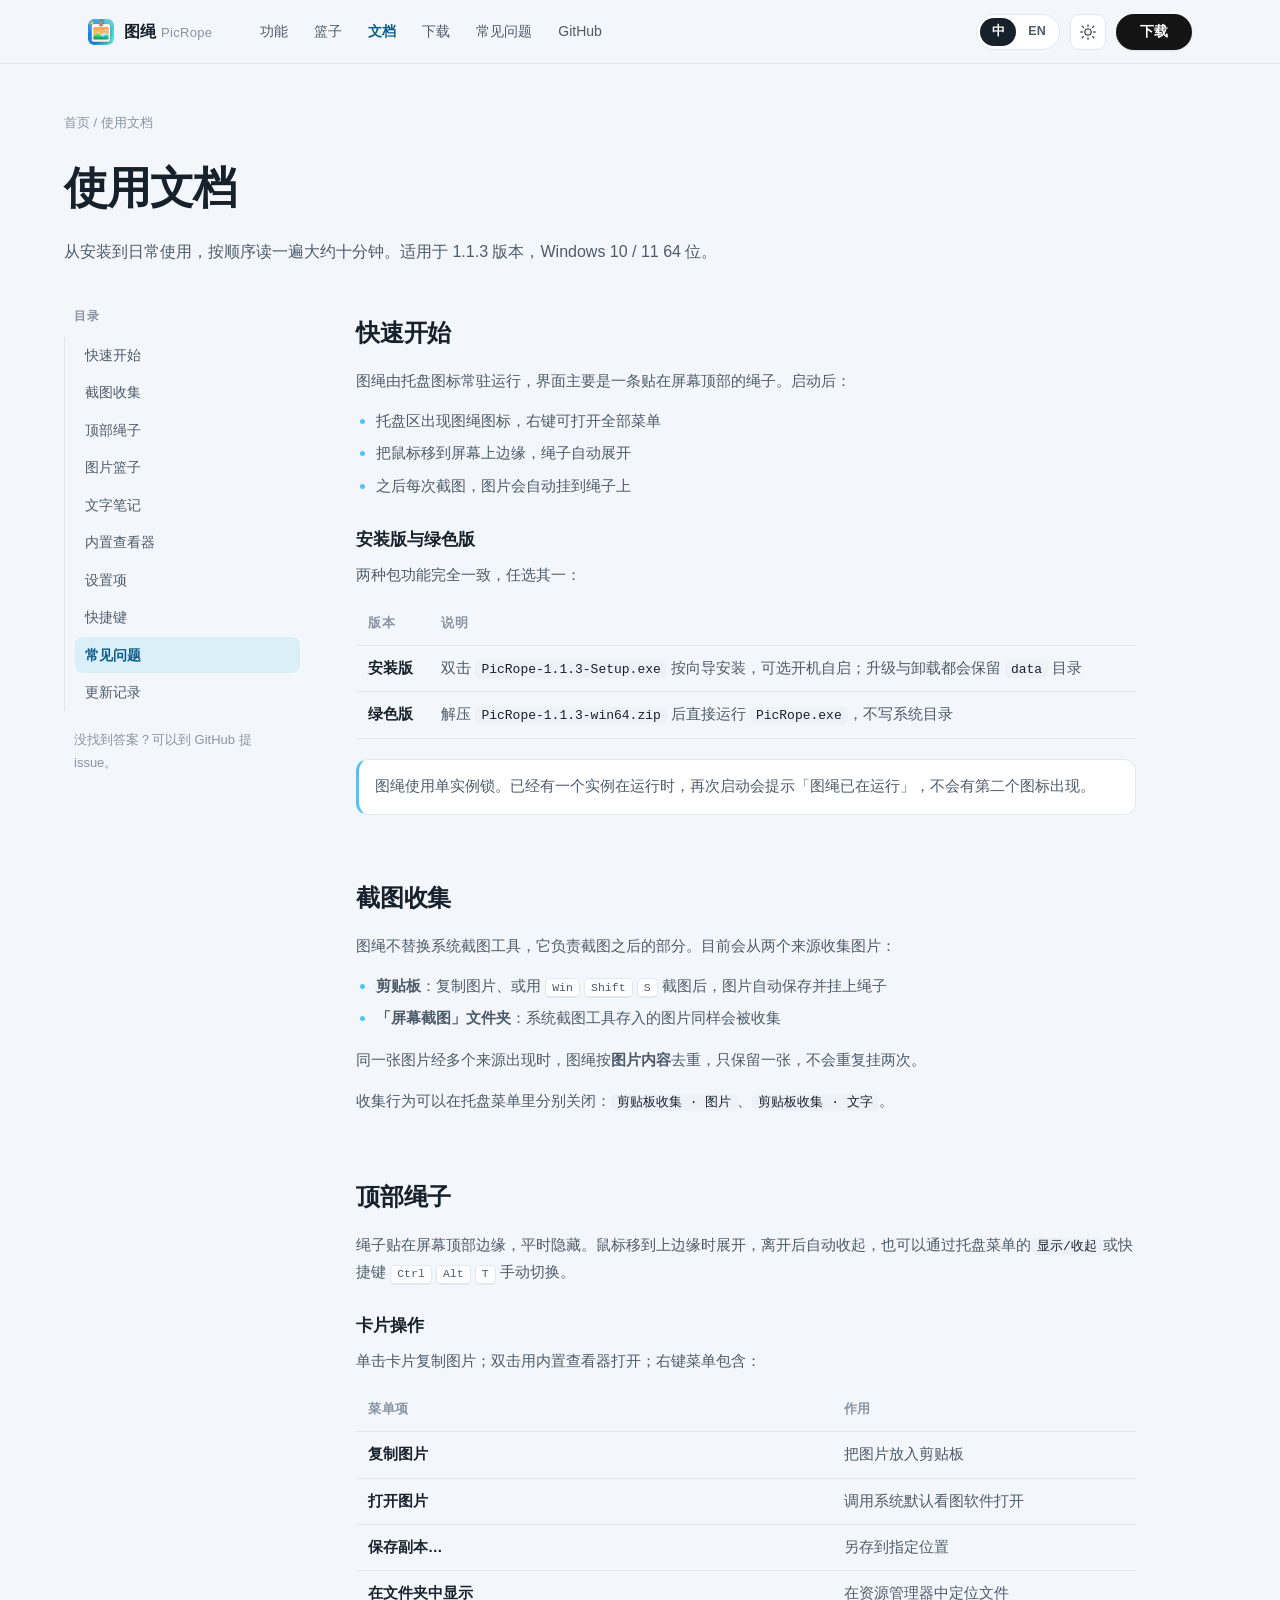
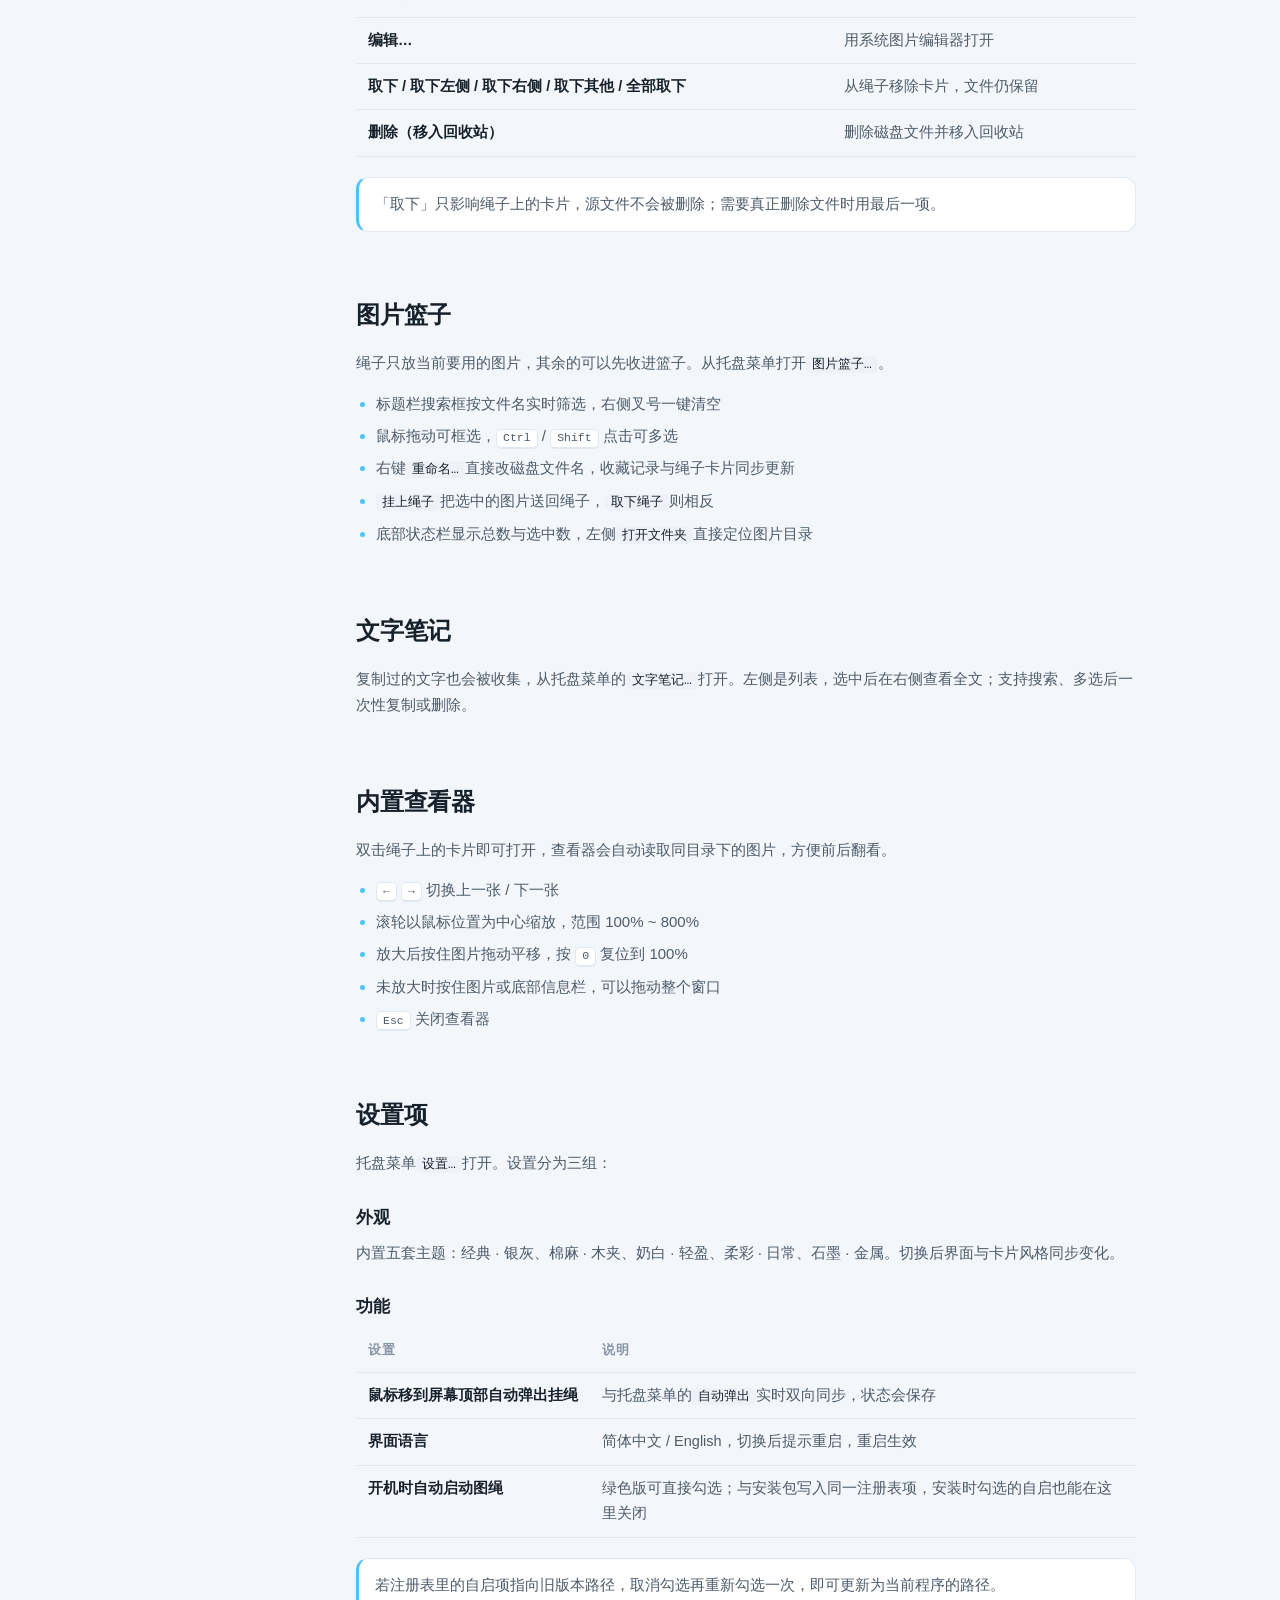
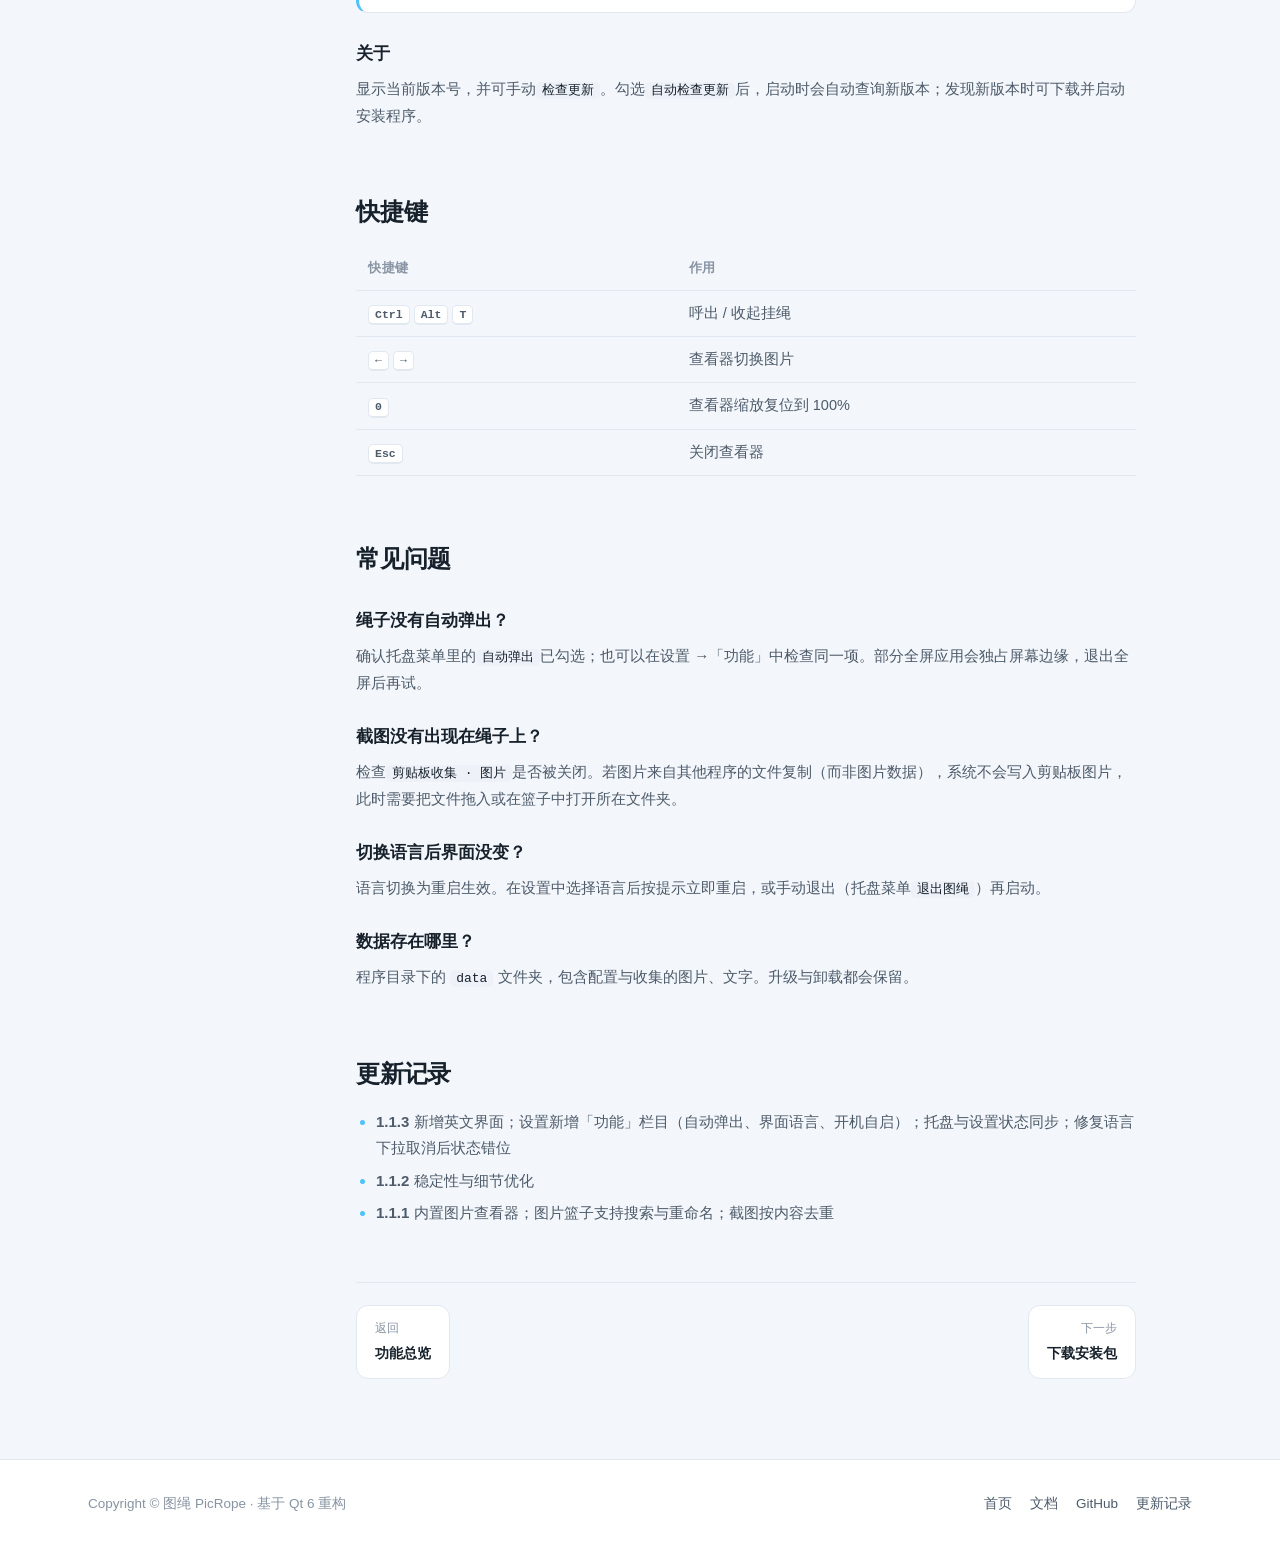
==== docs/guide.html @ eb3ba9af "更新了项目网站" ====
<!DOCTYPE html>
<html lang="zh-CN" dir="ltr">
<head>
<meta charset="utf-8">
<meta name="viewport" content="width=device-width,initial-scale=1">
<title>使用文档 · 图绳 PicRope</title>
<meta name="description" content="图绳 PicRope 使用文档：安装与启动、截图收集、顶部绳子、图片篮子、文字笔记、内置查看器、设置项与快捷键。">
<meta name="theme-color" content="#f3f6fa">
<link rel="icon" href="./app.ico" type="image/x-icon">
<link rel="apple-touch-icon" href="./app.ico">
<link rel="stylesheet" href="style.css">
</head>
<body>

<!-- ================= 导航 ================= -->
<header class="nav">
  <div class="container">
    <a class="brand" href="index.html">
      <img src="./app.ico" alt="图绳 PicRope 图标" width="26" height="26">
      <span>图绳 <small>PicRope</small></span>
    </a>
    <nav class="nav-links">
      <a href="index.html#features">功能</a>
      <a href="index.html#basket">篮子</a>
      <a href="guide.html" class="active">文档</a>
      <a href="index.html#download">下载</a>
      <a href="index.html#faq">常见问题</a>
      <a href="https://github.com/2058763315/qt_PicRope" target="_blank" rel="noreferrer">GitHub</a>
    </nav>
    <div class="nav-right">
      <div class="lang-switch" role="group" aria-label="界面语言">
        <button type="button" data-lang="zh" class="active" aria-pressed="true">中</button>
        <button type="button" data-lang="en" aria-pressed="false">EN</button>
      </div>
      <button class="icon-btn" id="themeBtn" type="button" aria-label="切换外观">
        <svg id="themeIcon" viewBox="0 0 24 24" fill="none" stroke="currentColor" stroke-width="1.8" stroke-linecap="round">
          <circle cx="12" cy="12" r="4.2"/><path d="M12 2.4v2.2M12 19.4v2.2M4.3 4.3l1.6 1.6M18.1 18.1l1.6 1.6M2.4 12h2.2M19.4 12h2.2M4.3 19.7l1.6-1.6M18.1 5.9l1.6-1.6"/>
        </svg>
      </button>
      <a class="btn btn-sm" href="index.html#download">下载</a>
    </div>
  </div>
</header>

<main>
  <div class="container doc-hero">
    <div class="crumb"><a href="index.html">首页</a> / 使用文档</div>
    <h1>使用文档</h1>
    <p>从安装到日常使用，按顺序读一遍大约十分钟。适用于 1.1.3 版本，Windows 10 / 11 64 位。</p>
  </div>

  <div class="container doc-shell">
    <!-- 侧栏 -->
    <aside class="doc-side">
      <p class="side-title" data-i18n="toc">目录</p>
      <nav>
        <a href="#start" class="active">快速开始</a>
        <a href="#collect">截图收集</a>
        <a href="#rope">顶部绳子</a>
        <a href="#basket">图片篮子</a>
        <a href="#notes">文字笔记</a>
        <a href="#viewer">内置查看器</a>
        <a href="#settings">设置项</a>
        <a href="#shortcuts">快捷键</a>
        <a href="#trouble">常见问题</a>
        <a href="#changelog">更新记录</a>
      </nav>
      <p class="side-foot">没找到答案？可以到 GitHub 提 issue。</p>
    </aside>

    <!-- 正文 -->
    <article class="doc">

      <h2 id="start">快速开始</h2>
      <p>图绳由托盘图标常驻运行，界面主要是一条贴在屏幕顶部的绳子。启动后：</p>
      <ul>
        <li>托盘区出现图绳图标，右键可打开全部菜单</li>
        <li>把鼠标移到屏幕上边缘，绳子自动展开</li>
        <li>之后每次截图，图片会自动挂到绳子上</li>
      </ul>

      <h3>安装版与绿色版</h3>
      <p>两种包功能完全一致，任选其一：</p>
      <table>
        <thead><tr><th>版本</th><th>说明</th></tr></thead>
        <tbody>
          <tr><td>安装版</td><td>双击 <code>PicRope-1.1.3-Setup.exe</code> 按向导安装，可选开机自启；升级与卸载都会保留 <code>data</code> <span data-i18n="folder">目录</span></td></tr>
          <tr><td>绿色版</td><td>解压 <code>PicRope-1.1.3-win64.zip</code> 后直接运行 <code>PicRope.exe</code>，不写系统目录</td></tr>
        </tbody>
      </table>

      <div class="callout">
        图绳使用单实例锁。已经有一个实例在运行时，再次启动会提示「图绳已在运行」，不会有第二个图标出现。
      </div>

      <h2 id="collect">截图收集</h2>
      <p>图绳不替换系统截图工具，它负责截图之后的部分。目前会从两个来源收集图片：</p>
      <ul>
        <li><strong>剪贴板</strong>：复制图片、或用 <span class="kbd">Win</span> <span class="kbd">Shift</span> <span class="kbd">S</span> 截图后，图片自动保存并挂上绳子</li>
        <li><strong>「屏幕截图」文件夹</strong>：系统截图工具存入的图片同样会被收集</li>
      </ul>
      <p>同一张图片经多个来源出现时，图绳按<strong>图片内容</strong>去重，只保留一张，不会重复挂两次。</p>
      <p>收集行为可以在托盘菜单里分别关闭：<code>剪贴板收集 · 图片</code>、<code>剪贴板收集 · 文字</code>。</p>

      <h2 id="rope">顶部绳子</h2>
      <p>绳子贴在屏幕顶部边缘，平时隐藏。鼠标移到上边缘时展开，离开后自动收起，也可以通过托盘菜单的<code>显示/收起</code>或快捷键 <span class="kbd">Ctrl</span> <span class="kbd">Alt</span> <span class="kbd">T</span> 手动切换。</p>

      <h3>卡片操作</h3>
      <p>单击卡片复制图片；双击用内置查看器打开；右键菜单包含：</p>
      <table>
        <thead><tr><th>菜单项</th><th>作用</th></tr></thead>
        <tbody>
          <tr><td>复制图片</td><td>把图片放入剪贴板</td></tr>
          <tr><td>打开图片</td><td>调用系统默认看图软件打开</td></tr>
          <tr><td>保存副本…</td><td>另存到指定位置</td></tr>
          <tr><td>在文件夹中显示</td><td>在资源管理器中定位文件</td></tr>
          <tr><td>编辑…</td><td>用系统图片编辑器打开</td></tr>
          <tr><td>取下 / 取下左侧 / 取下右侧 / 取下其他 / 全部取下</td><td>从绳子移除卡片，文件仍保留</td></tr>
          <tr><td>删除（移入回收站）</td><td>删除磁盘文件并移入回收站</td></tr>
        </tbody>
      </table>
      <div class="callout">「取下」只影响绳子上的卡片，源文件不会被删除；需要真正删除文件时用最后一项。</div>

      <h2 id="basket">图片篮子</h2>
      <p>绳子只放当前要用的图片，其余的可以先收进篮子。从托盘菜单打开<code>图片篮子…</code>。</p>
      <ul>
        <li>标题栏搜索框按文件名实时筛选，右侧叉号一键清空</li>
        <li>鼠标拖动可框选，<span class="kbd">Ctrl</span> / <span class="kbd">Shift</span> 点击可多选</li>
        <li>右键<code>重命名…</code>直接改磁盘文件名，收藏记录与绳子卡片同步更新</li>
        <li><code>挂上绳子</code>把选中的图片送回绳子，<code>取下绳子</code>则相反</li>
        <li>底部状态栏显示总数与选中数，左侧<code>打开文件夹</code>直接定位图片目录</li>
      </ul>

      <h2 id="notes">文字笔记</h2>
      <p>复制过的文字也会被收集，从托盘菜单的<code>文字笔记…</code>打开。左侧是列表，选中后在右侧查看全文；支持搜索、多选后一次性复制或删除。</p>

      <h2 id="viewer">内置查看器</h2>
      <p>双击绳子上的卡片即可打开，查看器会自动读取同目录下的图片，方便前后翻看。</p>
      <ul>
        <li><span class="kbd">←</span> <span class="kbd">→</span> 切换上一张 / 下一张</li>
        <li>滚轮以鼠标位置为中心缩放，范围 100% ~ 800%</li>
        <li>放大后按住图片拖动平移，按 <span class="kbd">0</span> 复位到 100%</li>
        <li>未放大时按住图片或底部信息栏，可以拖动整个窗口</li>
        <li><span class="kbd">Esc</span> 关闭查看器</li>
      </ul>

      <h2 id="settings">设置项</h2>
      <p>托盘菜单<code>设置…</code>打开。设置分为三组：</p>

      <h3>外观</h3>
      <p>内置五套主题：经典 · 银灰、棉麻 · 木夹、奶白 · 轻盈、柔彩 · 日常、石墨 · 金属。切换后界面与卡片风格同步变化。</p>

      <h3>功能</h3>
      <table>
        <thead><tr><th>设置</th><th>说明</th></tr></thead>
        <tbody>
          <tr><td>鼠标移到屏幕顶部自动弹出挂绳</td><td>与托盘菜单的<code>自动弹出</code>实时双向同步，状态会保存</td></tr>
          <tr><td>界面语言</td><td>简体中文 / English，切换后提示重启，重启生效</td></tr>
          <tr><td>开机时自动启动图绳</td><td>绿色版可直接勾选；与安装包写入同一注册表项，安装时勾选的自启也能在这里关闭</td></tr>
        </tbody>
      </table>
      <div class="callout">若注册表里的自启项指向旧版本路径，取消勾选再重新勾选一次，即可更新为当前程序的路径。</div>

      <h3>关于</h3>
      <p>显示当前版本号，并可手动<code>检查更新</code>。勾选<code>自动检查更新</code>后，启动时会自动查询新版本；发现新版本时可下载并启动安装程序。</p>

      <h2 id="shortcuts">快捷键</h2>
      <table>
        <thead><tr><th>快捷键</th><th>作用</th></tr></thead>
        <tbody>
          <tr><td><span class="kbd">Ctrl</span> <span class="kbd">Alt</span> <span class="kbd">T</span></td><td>呼出 / 收起挂绳</td></tr>
          <tr><td><span class="kbd">←</span> <span class="kbd">→</span></td><td>查看器切换图片</td></tr>
          <tr><td><span class="kbd">0</span></td><td>查看器缩放复位到 100%</td></tr>
          <tr><td><span class="kbd">Esc</span></td><td>关闭查看器</td></tr>
        </tbody>
      </table>

      <h2 id="trouble">常见问题</h2>
      <h3>绳子没有自动弹出？</h3>
      <p>确认托盘菜单里的<code>自动弹出</code>已勾选；也可以在设置 →「功能」中检查同一项。部分全屏应用会独占屏幕边缘，退出全屏后再试。</p>
      <h3>截图没有出现在绳子上？</h3>
      <p>检查<code>剪贴板收集 · 图片</code>是否被关闭。若图片来自其他程序的文件复制（而非图片数据），系统不会写入剪贴板图片，此时需要把文件拖入或在篮子中打开所在文件夹。</p>
      <h3>切换语言后界面没变？</h3>
      <p>语言切换为重启生效。在设置中选择语言后按提示立即重启，或手动退出（托盘菜单<code>退出图绳</code>）再启动。</p>
      <h3>数据存在哪里？</h3>
      <p>程序目录下的 <code>data</code> 文件夹，包含配置与收集的图片、文字。升级与卸载都会保留。</p>

      <h2 id="changelog">更新记录</h2>
      <ul>
        <li><strong>1.1.3</strong> 新增英文界面；设置新增「功能」栏目（自动弹出、界面语言、开机自启）；托盘与设置状态同步；修复语言下拉取消后状态错位</li>
        <li><strong>1.1.2</strong> 稳定性与细节优化</li>
        <li><strong>1.1.1</strong> 内置图片查看器；图片篮子支持搜索与重命名；截图按内容去重</li>
      </ul>

      <div class="doc-pager">
        <a href="index.html" class="prev"><span>返回</span>功能总览</a>
        <a href="index.html#download" class="next"><span>下一步</span>下载安装包</a>
      </div>
    </article>
  </div>
</main>

<!-- ================= 页脚 ================= -->
<footer>
  <div class="container">
    <div class="left">Copyright © 图绳 PicRope · 基于 Qt 6 重构</div>
    <div class="links">
      <a href="index.html">首页</a>
      <a href="guide.html">文档</a>
      <a href="https://github.com/2058763315/qt_PicRope" target="_blank" rel="noreferrer">GitHub</a>
      <a href="index.html#download">更新记录</a>
    </div>
  </div>
</footer>

<script src="site.js"></script>
<script src="i18n.js"></script>
</body>
</html>
---- docs/style.css ----
/* =====================================================================
   图绳 PicRope 官网样式
   配色取自软件图标（天蓝 + 暖沙），排版参考 folia 站点
   ===================================================================== */

/* ============ 设计变量 ============ */
:root{
  --c-bg:#f3f6fa;
  --c-bg-alt:#dde5ee;
  --c-surface:#ffffff;
  --c-border:#e1e8f0;
  --c-text-1:#17212b;
  --c-text-2:#4d5b6a;
  --c-text-3:#8894a3;
  --c-brand-1:#0e6fa6;
  --c-brand-2:#0b5c8a;
  --c-brand-3:#4fc3f7;
  --c-brand-soft:rgba(79,195,247,.14);
  --c-accent:#e0913a;
  --c-code-bg:#eef2f8;
  --c-btn-bg:#141414;
  --c-btn-bg-hover:#000000;
  --c-btn-fg:#ffffff;
  --shadow-1:0 1px 2px rgba(0,0,0,.04),0 1px 2px rgba(0,0,0,.06);
  --shadow-2:0 12px 32px -12px rgba(16,24,40,.18);
  --radius:14px;
  --nav-h:64px;
  --font:"Avenir Next","Segoe UI","PingFang SC","Hiragino Sans GB","Microsoft YaHei",sans-serif;
  --font-mono:"SFMono-Regular",Consolas,"Liberation Mono",Menlo,monospace;
}
html.dark{
  --c-bg:#07090b;
  --c-bg-alt:#0e1114;
  --c-surface:#10151a;
  --c-border:#232c35;
  --c-text-1:#f2f6fa;
  --c-text-2:#aebbc8;
  --c-text-3:#76838f;
  --c-brand-1:#ffffff;
  --c-brand-2:#e3eaf1;
  --c-brand-3:#4fc3f7;
  --c-brand-soft:rgba(79,195,247,.16);
  --c-accent:#e0a45c;
  --c-code-bg:#151b21;
  --c-btn-bg:#f5f7fb;
  --c-btn-bg-hover:#ffffff;
  --c-btn-fg:#0b0b0d;
  --shadow-1:0 1px 2px rgba(0,0,0,.4);
  --shadow-2:0 16px 40px -16px rgba(0,0,0,.8);
}

/* ============ 基础 ============ */
*,*::before,*::after{box-sizing:border-box}
html{scroll-behavior:smooth}
body{
  margin:0;background:var(--c-bg);color:var(--c-text-1);font-family:var(--font);
  font-size:16px;line-height:1.75;-webkit-font-smoothing:antialiased;
  transition:background-color .25s ease,color .25s ease;
}
a{color:inherit;text-decoration:none}
img{max-width:100%}
.container{width:100%;max-width:1152px;margin:0 auto;padding:0 24px}

/* ============ 顶部导航 ============ */
.nav{
  position:sticky;top:0;z-index:50;height:var(--nav-h);
  background:color-mix(in srgb,var(--c-bg) 88%,transparent);
  backdrop-filter:saturate(180%) blur(12px);
  border-bottom:1px solid var(--c-border);
}
.nav .container{height:100%;display:flex;align-items:center;gap:8px}
.brand{display:flex;align-items:center;gap:10px;font-weight:600;font-size:16px;letter-spacing:.2px;flex:0 0 auto}
.brand svg,.brand img{width:26px;height:26px;flex:0 0 auto;display:block;border-radius:6px}
.brand small{color:var(--c-text-3);font-weight:500;font-size:13px;letter-spacing:.3px}
.nav-links{display:flex;align-items:center;gap:2px;margin-left:28px}
.nav-links a{
  padding:6px 12px;border-radius:8px;font-size:14px;color:var(--c-text-2);
  transition:color .2s,background-color .2s;
}
.nav-links a:hover{color:var(--c-text-1);background:var(--c-brand-soft)}
.nav-links a.active{color:var(--c-brand-2);font-weight:600}
html.dark .nav-links a.active{color:var(--c-brand-3)}
.nav-right{margin-left:auto;display:flex;align-items:center;gap:10px}
.icon-btn{
  width:36px;height:36px;display:grid;place-items:center;border-radius:9px;
  border:1px solid var(--c-border);background:var(--c-surface);color:var(--c-text-2);
  cursor:pointer;transition:all .2s;
}
.icon-btn:hover{color:var(--c-brand-1);border-color:var(--c-brand-3);transform:translateY(-1px)}
.icon-btn svg{width:18px;height:18px}
.lang-switch{
  display:flex;align-items:center;gap:2px;height:36px;padding:3px;
  border-radius:999px;border:1px solid var(--c-border);background:var(--c-surface);
}
.lang-switch button{
  height:28px;min-width:36px;padding:0 10px;border:0;border-radius:999px;
  background:transparent;font:inherit;font-size:12.5px;font-weight:700;
  color:var(--c-text-2);cursor:pointer;transition:background .2s,color .2s;
}
.lang-switch button:hover{color:var(--c-text-1)}
.lang-switch button.active{background:var(--c-text-1);color:var(--c-surface)}
html[lang="en"] .latin,
html[lang="en"] .hero h1 .latin{display:none}
html[lang="en"] .brand small{display:none}

/* ============ 按钮：黑色胶囊 + 文字链接 ============ */
.btn{
  display:inline-flex;align-items:center;justify-content:center;gap:8px;
  height:48px;padding:0 30px;border:0;border-radius:999px;
  background:var(--c-btn-bg);color:var(--c-btn-fg);
  font-family:inherit;font-size:15.5px;font-weight:700;letter-spacing:.01em;
  cursor:pointer;white-space:nowrap;box-shadow:var(--shadow-1);
  transition:transform .18s ease,box-shadow .18s ease,background-color .18s;
}
.btn:hover{transform:translateY(-1px);background:var(--c-btn-bg-hover);box-shadow:0 12px 26px -12px rgba(0,0,0,.5)}
.btn:active{transform:translateY(0)}
.btn svg{width:16px;height:16px}
.btn-sm{height:36px;padding:0 24px;font-size:13.5px}
.btn-lg{height:52px;padding:0 34px;font-size:16px}

/* 白底胶囊：次级动作 */
.btn-light{
  background:var(--c-surface);color:var(--c-text-1);
  border:1px solid var(--c-border);box-shadow:var(--shadow-1);
}
.btn-light:hover{
  background:var(--c-surface);color:var(--c-brand-2);
  border-color:var(--c-brand-3);box-shadow:var(--shadow-2);
}
html.dark .btn-light:hover{color:var(--c-brand-3)}

/* 次级动作：纯文字，无边框 */
.link-btn{
  display:inline-flex;align-items:center;gap:6px;height:44px;padding:0 4px;
  font-size:15.5px;font-weight:700;color:var(--c-text-1);
  transition:opacity .2s;
}
.link-btn:hover{opacity:.55}

/* ============ 英雄区：大字排版 + 背景水印字 ============ */
.hero{position:relative;overflow:hidden;padding:88px 0 0;text-align:center}
.hero::before{
  content:"";position:absolute;inset:0;z-index:0;pointer-events:none;
  background-image:
    radial-gradient(circle at 22% 18%,var(--c-brand-soft),transparent 42%),
    radial-gradient(circle at 80% 8%,rgba(120,140,170,.10),transparent 46%),
    linear-gradient(var(--c-border) 1px,transparent 1px),
    linear-gradient(90deg,var(--c-border) 1px,transparent 1px);
  background-size:auto,auto,72px 72px,72px 72px;
  opacity:.55;
  mask-image:radial-gradient(ellipse at 50% 30%,#000 45%,transparent 78%);
}
.hero-watermark{
  position:absolute;z-index:0;top:34px;left:50%;transform:translateX(-50%);
  font-size:clamp(72px,15vw,220px);font-weight:800;letter-spacing:.12em;
  color:var(--c-text-3);opacity:.13;white-space:nowrap;pointer-events:none;
  user-select:none;line-height:1;
}
.hero-inner{position:relative;z-index:1}
.hero-eyebrow{
  display:inline-flex;align-items:center;gap:8px;height:30px;padding:0 12px;
  border-radius:999px;border:1px solid var(--c-border);background:var(--c-surface);
  font-size:13px;color:var(--c-text-2);box-shadow:var(--shadow-1);
}
.hero-eyebrow i{width:6px;height:6px;border-radius:50%;background:#22c55e;box-shadow:0 0 0 4px rgba(34,197,94,.16)}
.hero h1{
  margin:22px 0 0;font-size:clamp(56px,10vw,132px);line-height:.98;
  font-weight:800;letter-spacing:-.02em;
}
.hero h1 .latin{display:block;font-size:clamp(22px,3.4vw,40px);font-weight:700;letter-spacing:.16em;color:var(--c-text-2);margin-top:10px}
.hero .tagline{
  margin:18px 0 0;font-size:clamp(22px,3.2vw,38px);font-weight:600;
  color:var(--c-text-2);letter-spacing:-.01em;
}
.hero .lede{
  max-width:640px;margin:14px auto 0;color:var(--c-text-2);font-size:16px;
}
.hero-actions{display:flex;justify-content:center;gap:12px;margin-top:30px;flex-wrap:wrap}
.hero-meta{margin-top:14px;font-size:13px;color:var(--c-text-3)}
.hero-meta span{margin:0 8px}
.kbd{
  display:inline-flex;align-items:center;height:20px;padding:0 6px;border-radius:5px;
  border:1px solid var(--c-border);border-bottom-width:2px;background:var(--c-surface);
  font-family:var(--font-mono);font-size:11.5px;color:var(--c-text-2);
}

/* ============ 绳子演示（纯 CSS 绘制） ============ */
.rope-stage{
  position:relative;height:300px;margin-top:56px;border-radius:18px 18px 0 0;
  border:1px solid var(--c-border);border-bottom:none;
  background:
    radial-gradient(ellipse at 50% -30%,rgba(79,195,247,.14),transparent 62%),
    linear-gradient(180deg,var(--c-surface),var(--c-bg));
  box-shadow:var(--shadow-2);overflow:hidden;
}
.rope-stage::after{
  content:"鼠标移到屏幕顶部，绳子自动展开";
  position:absolute;left:50%;bottom:18px;transform:translateX(-50%);
  font-size:12.5px;color:var(--c-text-3);letter-spacing:.02em;
}
html[lang="en"] .rope-stage::after{content:"Move the cursor to the top edge to unfold the rope"}
.rope-line{
  position:absolute;left:6%;right:6%;top:26px;height:2px;border-radius:2px;
  background:linear-gradient(90deg,transparent,currentColor 6%,currentColor 94%,transparent);
  color:#c3bfb4;
  filter:drop-shadow(0 1px 0 rgba(0,0,0,.06));
}
html.dark .rope-line{color:#3a3a3e}
.shot{
  position:absolute;top:40px;width:168px;border-radius:10px;overflow:hidden;
  background:var(--c-surface);border:1px solid var(--c-border);
  box-shadow:0 10px 26px -12px rgba(16,24,40,.35);
  transform-origin:50% 0;transition:transform .35s cubic-bezier(.2,.8,.2,1),box-shadow .35s;
}
.shot:hover{transform:translateY(6px) rotate(var(--rot,0deg)) scale(1.04);box-shadow:0 18px 34px -14px rgba(16,24,40,.4);z-index:3}
.shot::before{
  content:"";position:absolute;top:-14px;left:50%;width:1.5px;height:14px;
  background:#c3bfb4;transform:translateX(-50%);
}
html.dark .shot::before{background:#3a3a3e}
.shot::after{
  content:"";position:absolute;top:-19px;left:50%;width:9px;height:9px;border-radius:50%;
  background:#c3bfb4;transform:translateX(-50%);
}
html.dark .shot::after{background:#3a3a3e}
.shot-art{height:96px;display:block;width:100%}
.shot-cap{display:flex;align-items:center;justify-content:space-between;padding:8px 10px;font-size:11px;color:var(--c-text-3)}
.shot-cap b{font-weight:600;color:var(--c-text-2)}
.shot:nth-child(2){left:8%;--rot:-2.4deg}
.shot:nth-child(3){left:27%;--rot:1.6deg}
.shot:nth-child(4){left:46%;--rot:-1.2deg}
.shot:nth-child(5){left:65%;--rot:2.2deg}
.shot:nth-child(6){left:84%;--rot:-1.8deg}
@media (max-width:1080px){.shot:nth-child(6){display:none}}
@media (max-width:900px){.shot:nth-child(5){display:none}.shot{width:150px}}
@media (max-width:720px){.rope-stage{height:250px}.shot:nth-child(3),.shot:nth-child(4){display:none}.shot:nth-child(2){left:16%}.shot{width:136px}}

/* ============ 通用区块 ============ */
section{padding:88px 0;scroll-margin-top:var(--nav-h)}
.section-head{max-width:720px;margin:0 auto 44px;text-align:center}
.section-head h2{
  margin:0;font-size:clamp(26px,4vw,38px);font-weight:800;letter-spacing:-.02em;
}
.section-head p{margin:12px 0 0;color:var(--c-text-2);font-size:15.5px}
.eyebrow{
  display:inline-block;margin-bottom:12px;font-size:12.5px;font-weight:700;
  letter-spacing:.14em;text-transform:uppercase;color:var(--c-brand-2);
}
html.dark .eyebrow{color:var(--c-brand-3)}

/* ============ 功能卡片 ============ */
.grid{display:grid;grid-template-columns:repeat(3,1fr);gap:16px}
.card{
  position:relative;padding:24px;border-radius:var(--radius);
  background:var(--c-surface);border:1px solid var(--c-border);
  box-shadow:var(--shadow-1);transition:transform .25s ease,border-color .25s,box-shadow .25s;
}
.card:hover{transform:translateY(-3px);border-color:color-mix(in srgb,var(--c-brand-3) 45%,var(--c-border));box-shadow:var(--shadow-2)}
.card .icon{
  width:40px;height:40px;border-radius:10px;display:grid;place-items:center;
  background:var(--c-brand-soft);color:var(--c-brand-2);margin-bottom:14px;
}
html.dark .card .icon{color:var(--c-brand-3)}
.card .icon svg{width:21px;height:21px}
.card h3{margin:0 0 6px;font-size:16.5px;font-weight:700}
.card p{margin:0;font-size:14.5px;color:var(--c-text-2);line-height:1.7}
@media (max-width:900px){.grid{grid-template-columns:repeat(2,1fr)}}
@media (max-width:620px){.grid{grid-template-columns:1fr}}

/* ============ 双栏展示 ============ */
.showcase{display:grid;grid-template-columns:1fr 1fr;gap:48px;align-items:center}
.showcase + .showcase{margin-top:72px}
.showcase.rev .copy{order:2}
.showcase h3{margin:0 0 10px;font-size:26px;font-weight:800;letter-spacing:-.01em}
.showcase p{margin:0 0 16px;color:var(--c-text-2);font-size:15px}
.tick{list-style:none;padding:0;margin:0;display:grid;gap:9px}
.tick li{position:relative;padding-left:26px;font-size:14.5px;color:var(--c-text-2)}
.tick li::before{
  content:"";position:absolute;left:0;top:9px;width:15px;height:15px;border-radius:50%;
  background:var(--c-brand-soft);
  box-shadow:inset 0 0 0 1px rgba(79,195,247,.45);
}
.tick li::after{
  content:"";position:absolute;left:4.5px;top:12.5px;width:6px;height:3.5px;
  border-left:1.6px solid var(--c-brand-2);border-bottom:1.6px solid var(--c-brand-2);
  transform:rotate(-45deg);
}
html.dark .tick li::after{border-color:var(--c-brand-3)}
.panel{
  border-radius:16px;border:1px solid var(--c-border);background:var(--c-surface);
  box-shadow:var(--shadow-2);overflow:hidden;
}
.panel-bar{
  display:flex;align-items:center;gap:8px;height:38px;padding:0 14px;
  border-bottom:1px solid var(--c-border);background:var(--c-bg);
  font-size:12.5px;color:var(--c-text-3);
}
.dot{width:9px;height:9px;border-radius:50%;background:var(--c-border)}
.panel-body{padding:16px}
.thumb-grid{display:grid;grid-template-columns:repeat(4,1fr);gap:10px}
.thumb{aspect-ratio:4/3;border-radius:8px;border:1px solid var(--c-border);overflow:hidden;position:relative}
.thumb::after{content:"";position:absolute;inset:0;background:linear-gradient(transparent 55%,rgba(0,0,0,.06))}
.search-row{
  display:flex;align-items:center;gap:8px;height:34px;padding:0 10px;margin-bottom:12px;
  border-radius:8px;border:1px solid var(--c-border);background:var(--c-bg);
  font-size:12.5px;color:var(--c-text-3);
}
.search-row svg{width:14px;height:14px}
.note{
  padding:12px 14px;border-radius:9px;border:1px solid var(--c-border);
  background:var(--c-bg);font-size:13px;color:var(--c-text-2);line-height:1.65;
}
.note + .note{margin-top:9px}
.note b{display:block;font-size:12px;color:var(--c-text-3);font-weight:600;margin-bottom:4px;letter-spacing:.02em}
@media (max-width:900px){.showcase{grid-template-columns:1fr;gap:28px}.showcase.rev .copy{order:0}}

/* ============ 快捷键条 ============ */
.strip{
  border-top:1px solid var(--c-border);border-bottom:1px solid var(--c-border);
  background:var(--c-surface);padding:26px 0;
}
.strip .container{display:flex;flex-wrap:wrap;gap:12px 32px;justify-content:center;align-items:center}
.strip .item{display:flex;align-items:center;gap:10px;font-size:13.5px;color:var(--c-text-2)}
.strip .item .kbd{font-size:11.5px}

/* ============ 下载区 ============ */
.dl-grid{display:grid;grid-template-columns:1fr 1fr;gap:20px}
.dl-card{
  display:flex;flex-direction:column;padding:28px;border-radius:16px;
  background:var(--c-surface);border:1px solid var(--c-border);box-shadow:var(--shadow-1);
  transition:transform .25s ease,border-color .25s,box-shadow .25s;
}
.dl-card:hover{
  transform:translateY(-3px);border-color:color-mix(in srgb,var(--c-brand-3) 50%,var(--c-border));
  box-shadow:var(--shadow-2);
}
.dl-head{display:flex;align-items:center;justify-content:space-between;margin-bottom:18px}
.dl-glyph{
  width:44px;height:44px;border-radius:12px;display:grid;place-items:center;
  background:var(--c-brand-soft);color:var(--c-brand-2);
}
html.dark .dl-glyph{color:var(--c-brand-3)}
.dl-glyph svg{width:22px;height:22px}
.dl-tag{
  padding:4px 11px;border-radius:999px;background:var(--c-brand-soft);
  font-size:12px;font-weight:700;color:var(--c-brand-2);
}
html.dark .dl-tag{color:var(--c-brand-3)}
.dl-card h3{margin:0 0 6px;font-size:20px;font-weight:800;letter-spacing:-.01em}
.dl-desc{margin:0 0 18px;font-size:14.5px;color:var(--c-text-2);line-height:1.7}
.dl-list{list-style:none;margin:0 0 24px;padding:0;display:grid;gap:8px}
.dl-list li{position:relative;padding-left:22px;font-size:14px;color:var(--c-text-2)}
.dl-list li::before{
  content:"";position:absolute;left:3px;top:7px;width:8px;height:4px;
  border-left:1.6px solid var(--c-brand-3);border-bottom:1.6px solid var(--c-brand-3);
  transform:rotate(-45deg);
}
.dl-btn{width:100%;margin-top:auto}
.dl-log{
  margin-top:20px;padding:24px 28px;border-radius:16px;
  background:var(--c-surface);border:1px solid var(--c-border);box-shadow:var(--shadow-1);
}
.dl-log-head{display:flex;align-items:center;gap:10px;margin-bottom:14px}
.dl-log-head h4{margin:0;font-size:15px;font-weight:700}
.dl-log-head .log-more{
  margin-left:auto;height:auto;font-size:13px;font-weight:600;color:var(--c-brand-2);
}
html.dark .dl-log-head .log-more{color:var(--c-brand-3)}
.ver{
  display:inline-flex;align-items:center;height:22px;padding:0 8px;
  border-radius:6px;background:var(--c-brand-soft);color:var(--c-brand-2);
  font-size:12px;font-weight:700;
}
html.dark .ver{color:var(--c-brand-3)}
.dl-log ul{list-style:none;margin:0;padding:0;display:grid;grid-template-columns:1fr 1fr;gap:10px 32px}
.dl-log li{position:relative;padding-left:18px;font-size:14px;color:var(--c-text-2)}
.dl-log li::before{
  content:"";position:absolute;left:0;top:9px;width:5px;height:5px;border-radius:50%;
  background:var(--c-brand-3);
}
@media (max-width:840px){
  .dl-grid{grid-template-columns:1fr}
  .dl-log ul{grid-template-columns:1fr}
}

/* ============ FAQ ============ */
.faq{max-width:820px;margin:0 auto;display:grid;gap:10px}
details{
  border:1px solid var(--c-border);border-radius:12px;background:var(--c-surface);
  padding:0 18px;transition:border-color .2s;
}
details[open]{border-color:color-mix(in srgb,var(--c-brand-3) 45%,var(--c-border))}
summary{
  list-style:none;cursor:pointer;padding:16px 26px 16px 0;position:relative;
  font-weight:600;font-size:15px;
}
summary::-webkit-details-marker{display:none}
summary::after{
  content:"";position:absolute;right:2px;top:50%;width:7px;height:7px;
  border-right:1.8px solid var(--c-text-3);border-bottom:1.8px solid var(--c-text-3);
  transform:translateY(-70%) rotate(45deg);transition:transform .25s;
}
details[open] summary::after{transform:translateY(-30%) rotate(-135deg)}
details p{margin:0;padding:0 0 18px;color:var(--c-text-2);font-size:14.5px}

/* ============ 页脚 ============ */
footer{
  border-top:1px solid var(--c-border);padding:32px 0;background:var(--c-surface);
}
footer .container{display:flex;flex-wrap:wrap;gap:12px;align-items:center;justify-content:space-between}
footer .left{font-size:13.5px;color:var(--c-text-3)}
footer .links{display:flex;gap:18px;font-size:13.5px;color:var(--c-text-2)}
footer .links a:hover{color:var(--c-brand-2)}
html.dark footer .links a:hover{color:var(--c-brand-3)}

/* ============ 入场动画 ============ */
.reveal{opacity:0;transform:translateY(18px);transition:opacity .6s ease,transform .6s ease}
.reveal.in{opacity:1;transform:none}
@media (prefers-reduced-motion:reduce){.reveal{opacity:1;transform:none;transition:none}}
@media (max-width:860px){.nav-links{display:none}.hero{padding-top:56px}}
@media (max-width:600px){
  .nav-right .btn-sm{display:none}
  .nav-right{gap:8px}
  .hero .tagline{font-size:clamp(20px,6vw,28px)}
  .hero h1{font-size:clamp(44px,13vw,72px)}
}

/* ============ 文档页 ============ */
.doc-hero{
  padding:48px 0 0;
}
.doc-hero .crumb{font-size:13px;color:var(--c-text-3);margin-bottom:14px}
.doc-hero .crumb a:hover{color:var(--c-brand-2)}
.doc-hero h1{margin:0;font-size:clamp(30px,4.4vw,44px);font-weight:800;letter-spacing:-.02em}
.doc-hero p{margin:12px 0 0;color:var(--c-text-2);font-size:16px;max-width:680px}
.doc-shell{
  display:grid;grid-template-columns:236px minmax(0,1fr);gap:56px;
  padding:40px 0 80px;align-items:start;
}
.doc-side{position:sticky;top:calc(var(--nav-h) + 28px);font-size:14px}
.doc-side .side-title{
  margin:0 0 10px;padding:0 10px;font-size:12px;font-weight:700;
  letter-spacing:.12em;text-transform:uppercase;color:var(--c-text-3);
}
.doc-side nav{display:grid;gap:1px;border-left:1px solid var(--c-border);padding-left:10px}
.doc-side a{
  display:block;padding:6px 10px;border-radius:8px;color:var(--c-text-2);
  transition:color .18s,background-color .18s;
}
.doc-side a:hover{color:var(--c-text-1);background:var(--c-brand-soft)}
.doc-side a.active{color:var(--c-brand-2);background:var(--c-brand-soft);font-weight:600}
html.dark .doc-side a.active{color:var(--c-brand-3)}
.doc-side .side-foot{margin-top:18px;padding:0 10px;font-size:13px;color:var(--c-text-3)}
.doc{max-width:780px;min-width:0}
.doc section{padding:0}
.doc h2{
  margin:56px 0 14px;padding-top:6px;font-size:24px;font-weight:800;letter-spacing:-.01em;
  scroll-margin-top:calc(var(--nav-h) + 24px);
}
.doc h2:first-child{margin-top:0}
.doc h3{margin:26px 0 8px;font-size:16.5px;font-weight:700}
.doc p{margin:0 0 14px;color:var(--c-text-2);font-size:15px}
.doc ul,.doc ol{margin:0 0 16px;padding-left:20px;color:var(--c-text-2);font-size:15px}
.doc li{margin:6px 0}
.doc li::marker{color:var(--c-brand-3)}
.doc code{
  padding:1px 6px;border-radius:5px;background:var(--c-code-bg);
  font-family:var(--font-mono);font-size:13px;color:var(--c-text-1);
}
.doc .callout{
  margin:18px 0;padding:14px 16px;border-radius:12px;border:1px solid var(--c-border);
  background:var(--c-surface);border-left:3px solid var(--c-brand-3);
  font-size:14.5px;color:var(--c-text-2);
}
.doc table{width:100%;border-collapse:collapse;margin:8px 0 20px;font-size:14.5px}
.doc th,.doc td{padding:10px 12px;border-bottom:1px solid var(--c-border);text-align:left;vertical-align:top}
.doc th{font-size:13px;font-weight:700;color:var(--c-text-3);letter-spacing:.04em;text-transform:uppercase}
.doc td{color:var(--c-text-2)}
.doc td:first-child{color:var(--c-text-1);font-weight:600;white-space:nowrap}
.doc-pager{
  display:flex;justify-content:space-between;gap:16px;margin-top:56px;
  padding-top:22px;border-top:1px solid var(--c-border);
}
.doc-pager a{
  display:flex;flex-direction:column;gap:2px;padding:12px 18px;border-radius:12px;
  border:1px solid var(--c-border);background:var(--c-surface);font-size:14px;font-weight:600;
  transition:border-color .2s,transform .2s;
}
.doc-pager a:hover{border-color:var(--c-brand-3);transform:translateY(-1px)}
.doc-pager a span{font-size:12px;font-weight:500;color:var(--c-text-3)}
.doc-pager .next{margin-left:auto;text-align:right}
@media (max-width:960px){
  .doc-shell{grid-template-columns:1fr;gap:28px;padding-top:24px}
  .doc-side{position:static;order:-1}
  .doc-side nav{display:flex;flex-wrap:wrap;gap:6px;border-left:0;padding-left:0}
  .doc-side a{padding:5px 12px;border:1px solid var(--c-border);border-radius:999px}
  .doc-side .side-foot{display:none}
}
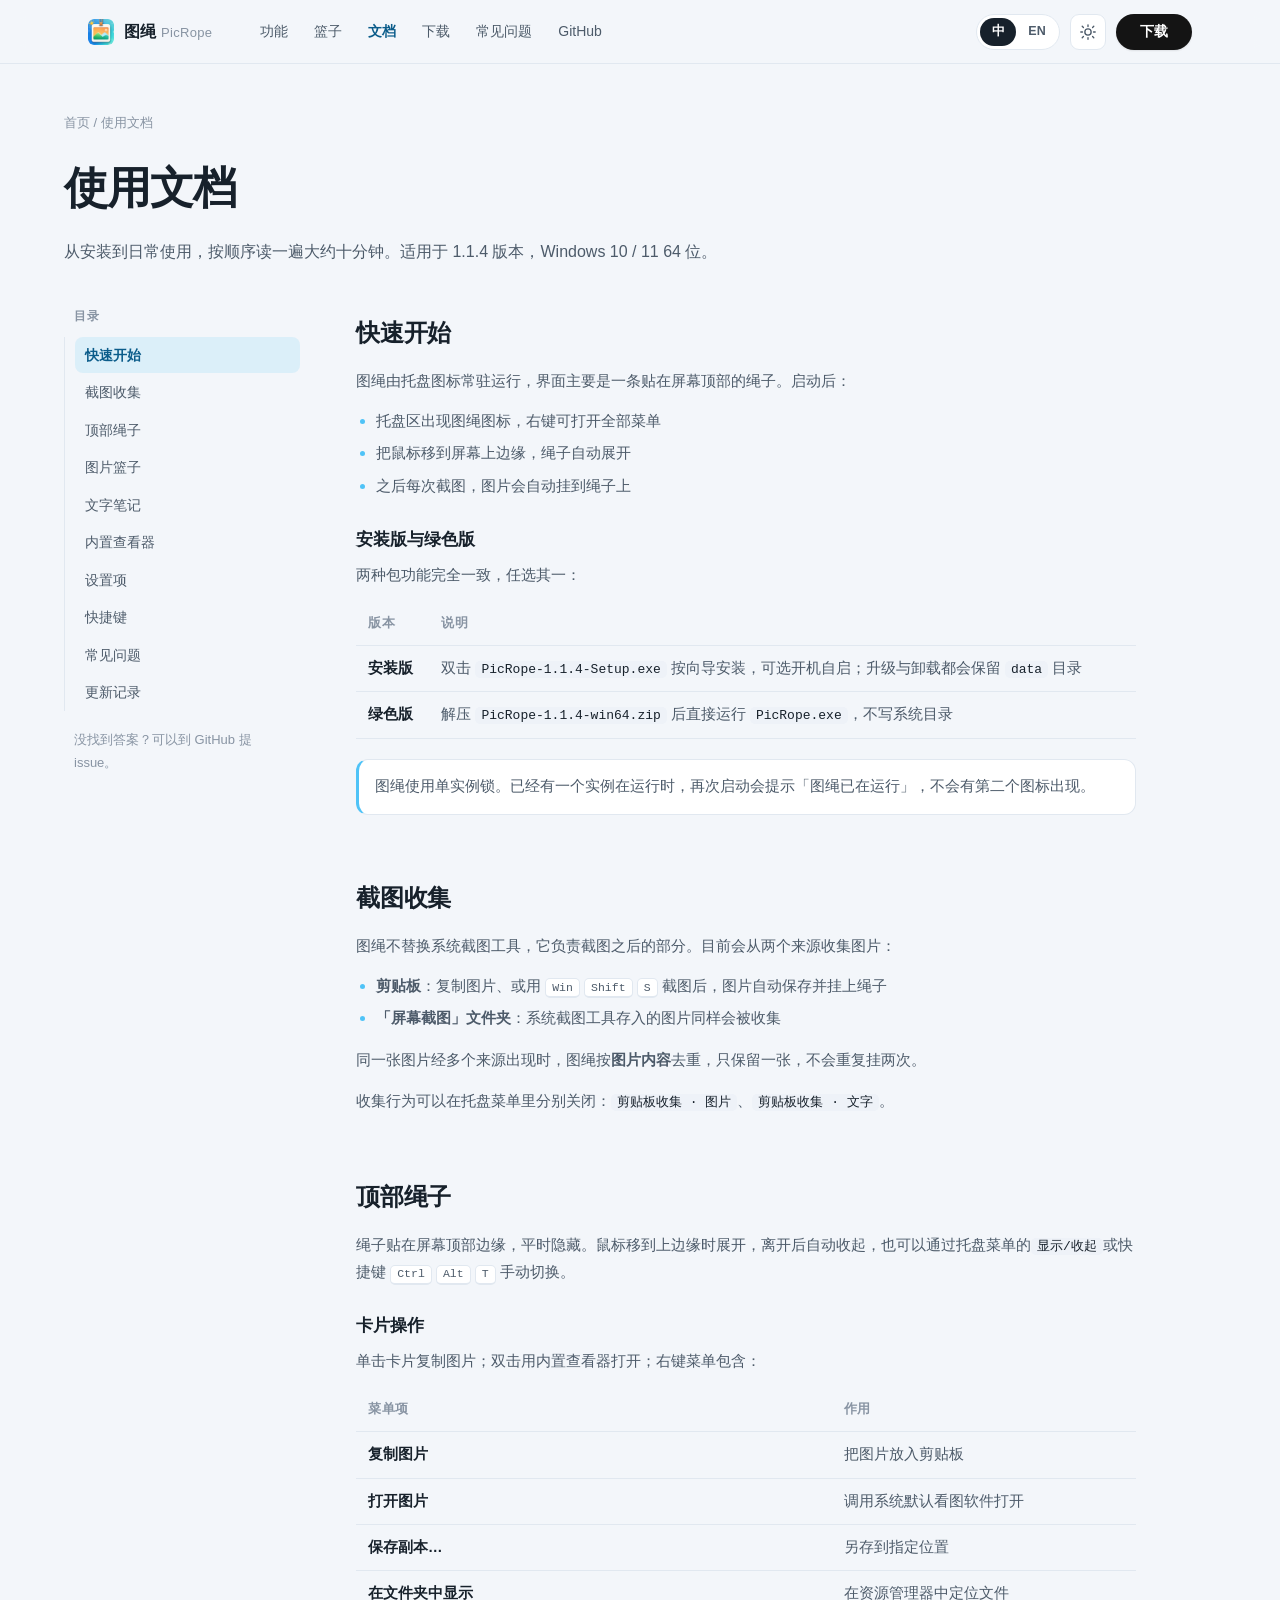
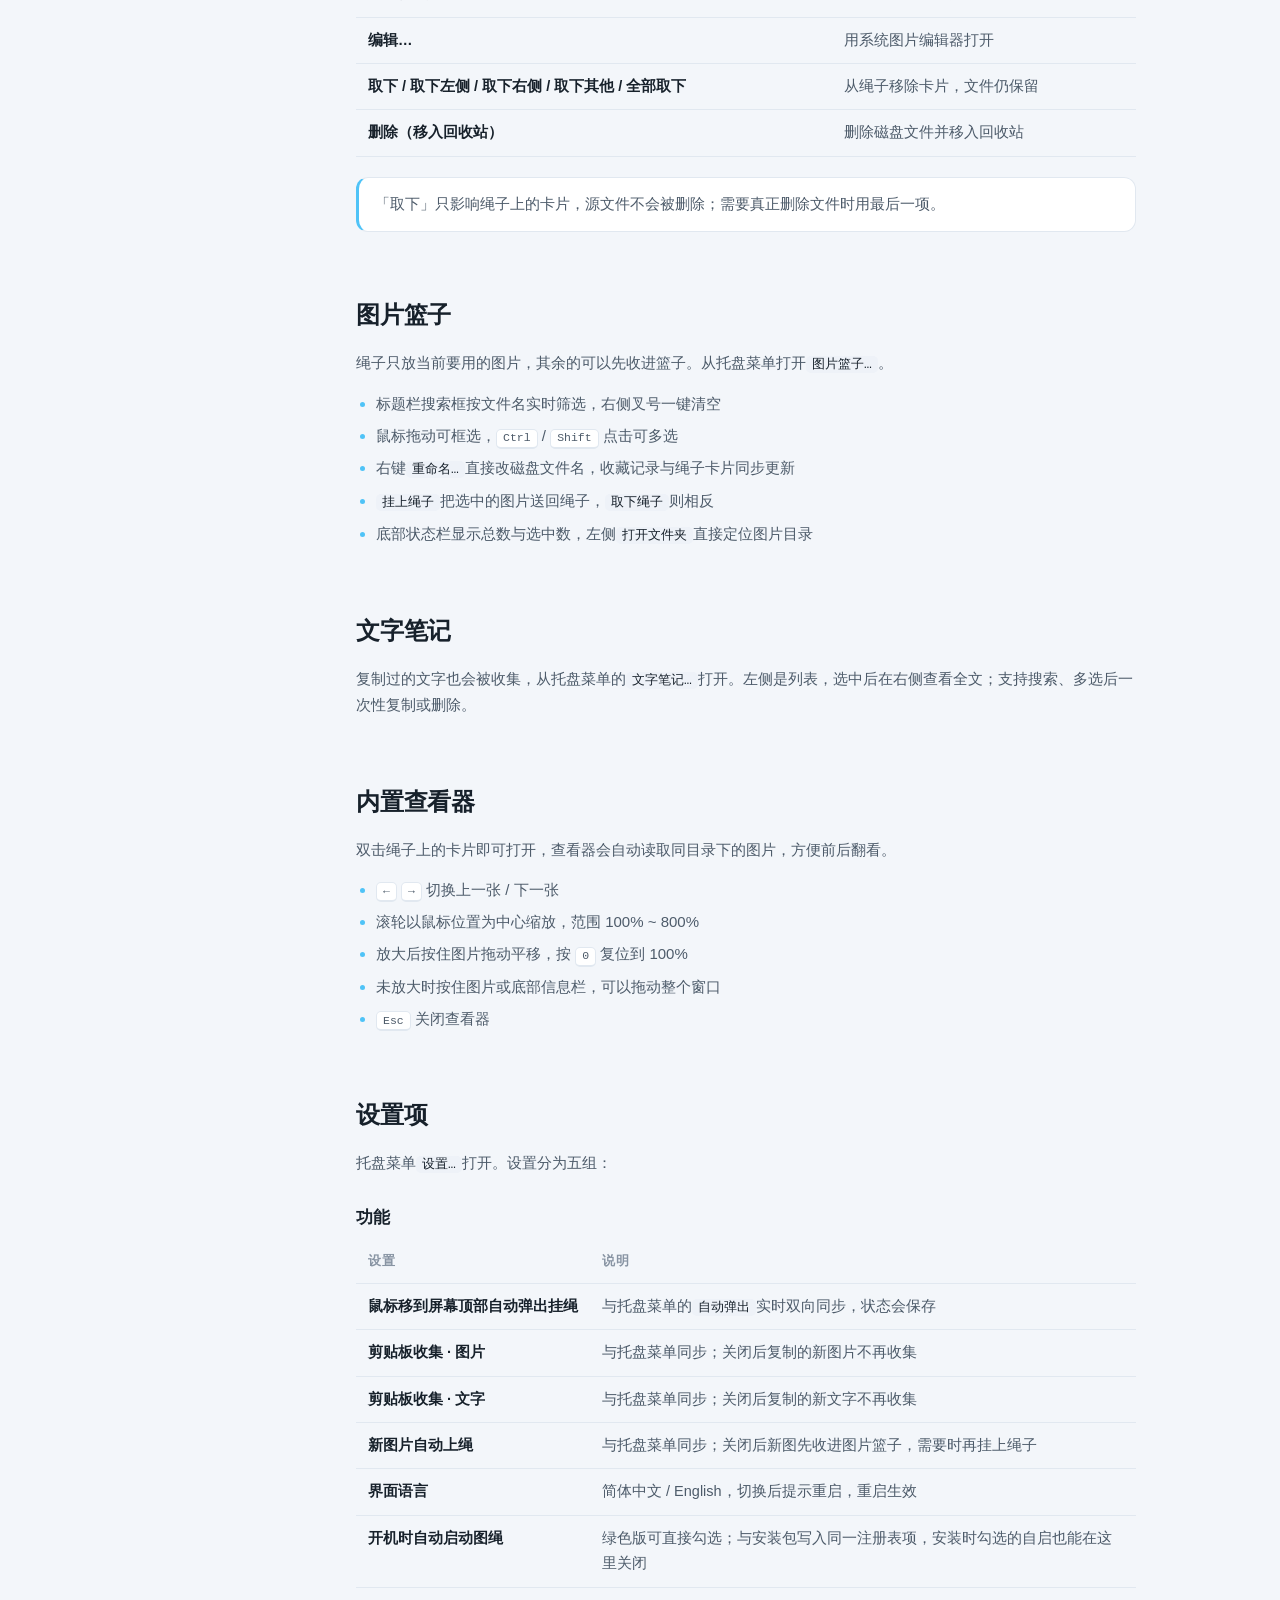
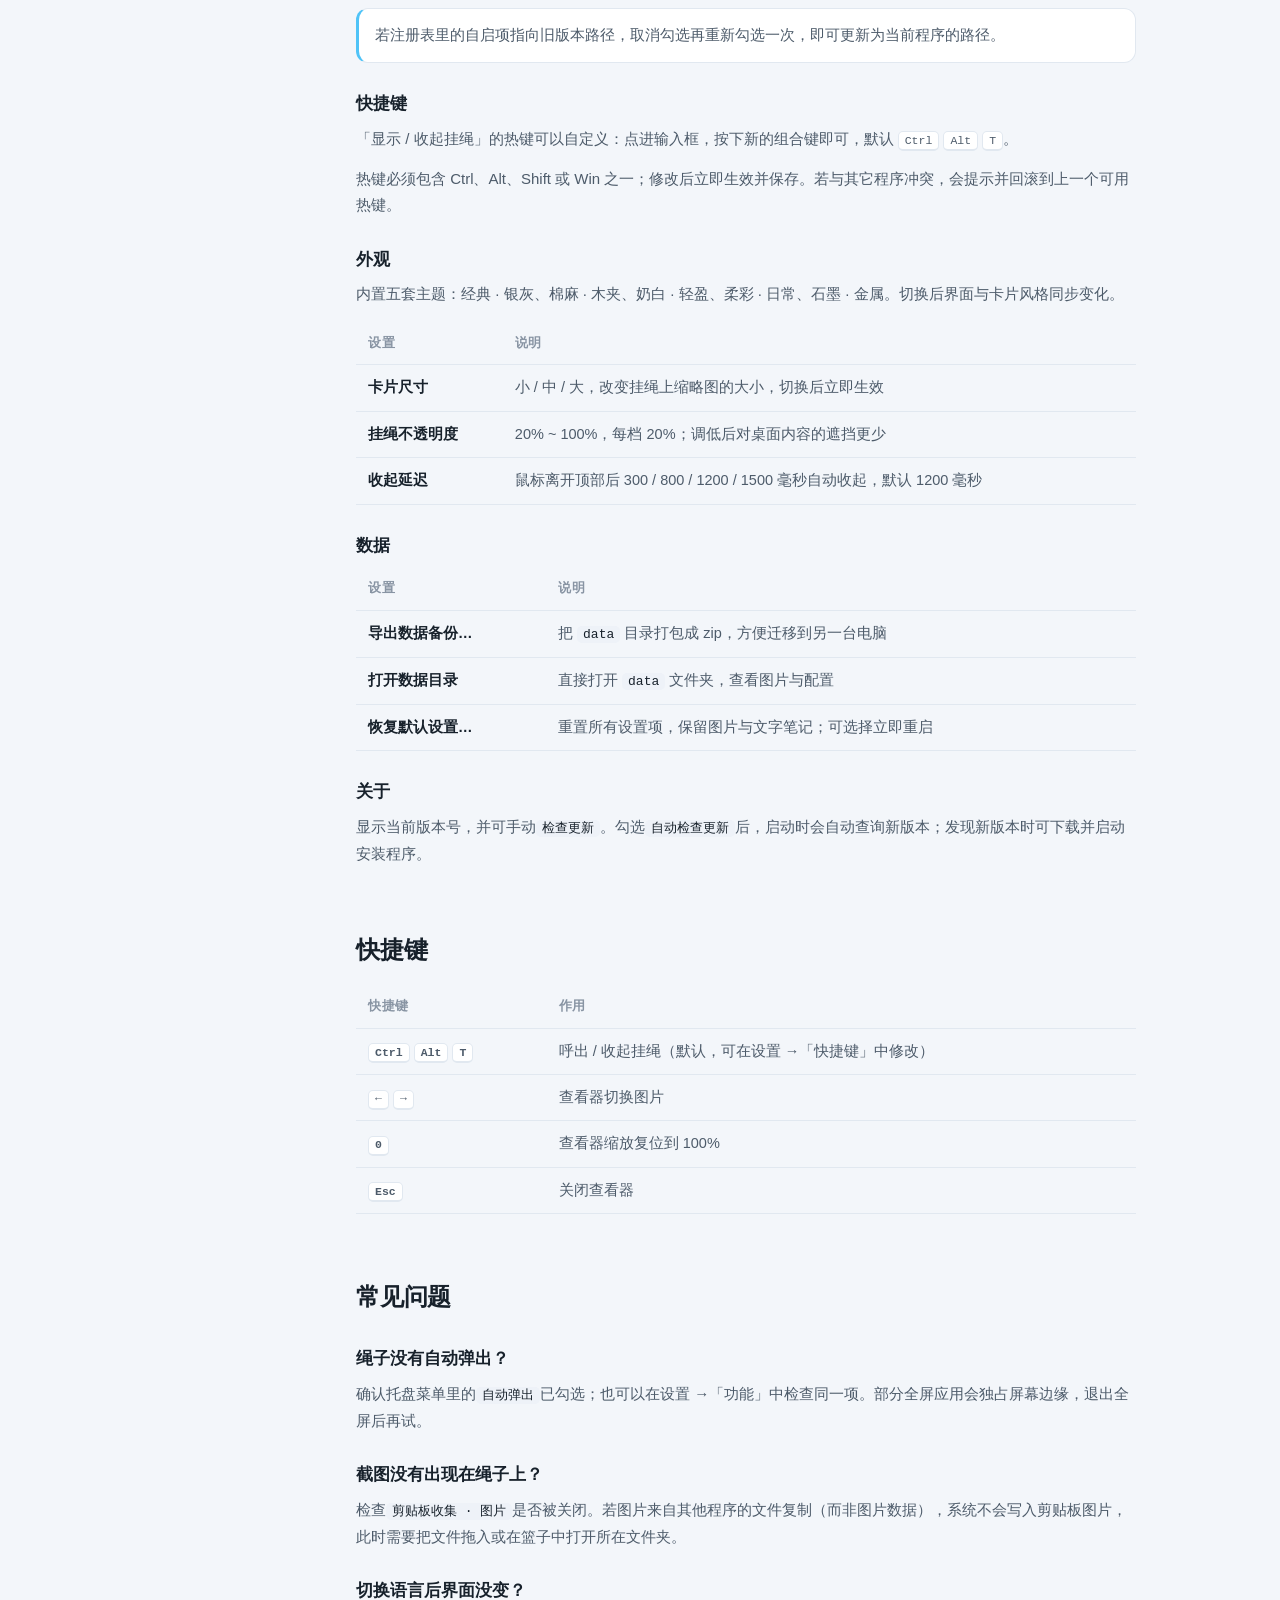
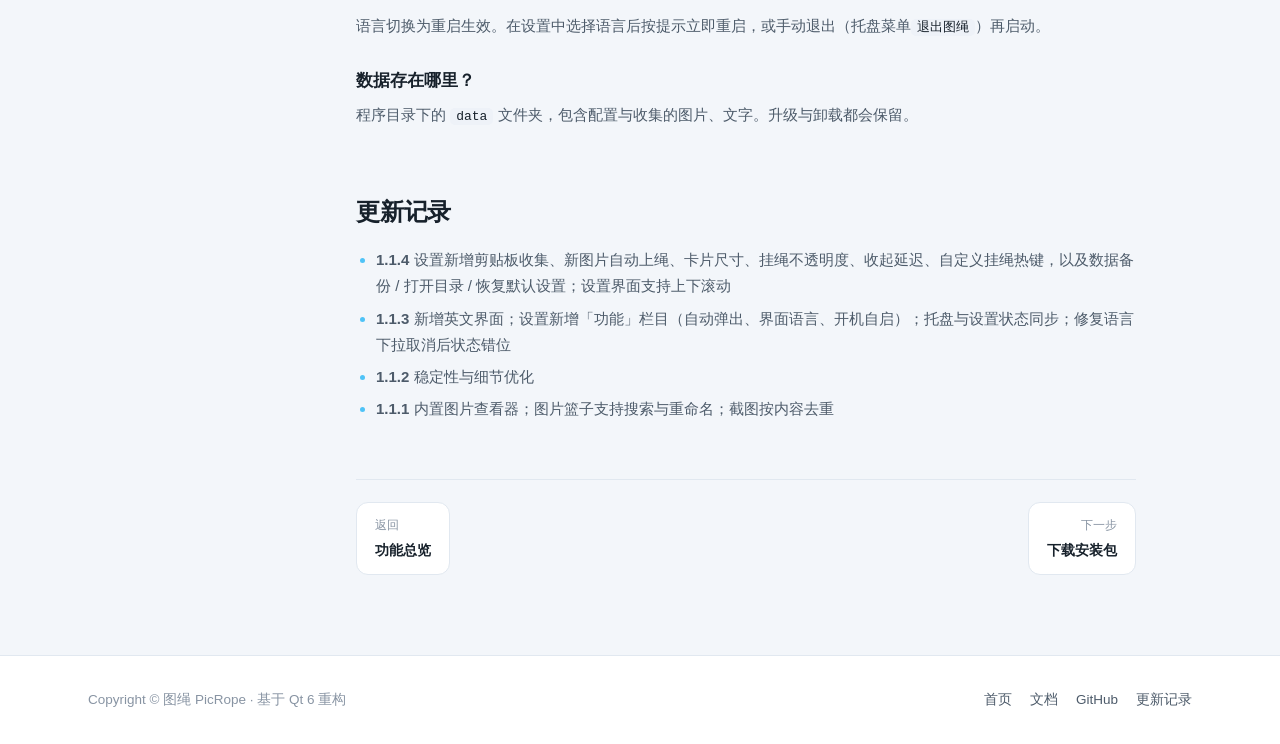
==== commit c60cf09f: "1.1.4版本更新" ====
--- a/docs/guide.html
+++ b/docs/guide.html
@@ -46,7 +46,7 @@
   <div class="container doc-hero">
     <div class="crumb"><a href="index.html">首页</a> / 使用文档</div>
     <h1>使用文档</h1>
-    <p>从安装到日常使用，按顺序读一遍大约十分钟。适用于 1.1.3 版本，Windows 10 / 11 64 位。</p>
+    <p>从安装到日常使用，按顺序读一遍大约十分钟。适用于 1.1.4 版本，Windows 10 / 11 64 位。</p>
   </div>
 
   <div class="container doc-shell">
@@ -84,8 +84,8 @@
       <table>
         <thead><tr><th>版本</th><th>说明</th></tr></thead>
         <tbody>
-          <tr><td>安装版</td><td>双击 <code>PicRope-1.1.3-Setup.exe</code> 按向导安装，可选开机自启；升级与卸载都会保留 <code>data</code> <span data-i18n="folder">目录</span></td></tr>
-          <tr><td>绿色版</td><td>解压 <code>PicRope-1.1.3-win64.zip</code> 后直接运行 <code>PicRope.exe</code>，不写系统目录</td></tr>
+          <tr><td>安装版</td><td>双击 <code>PicRope-1.1.4-Setup.exe</code> 按向导安装，可选开机自启；升级与卸载都会保留 <code>data</code> <span data-i18n="folder">目录</span></td></tr>
+          <tr><td>绿色版</td><td>解压 <code>PicRope-1.1.4-win64.zip</code> 后直接运行 <code>PicRope.exe</code>，不写系统目录</td></tr>
         </tbody>
       </table>
 
@@ -145,21 +145,46 @@
       </ul>
 
       <h2 id="settings">设置项</h2>
-      <p>托盘菜单<code>设置…</code>打开。设置分为三组：</p>
+      <p>托盘菜单<code>设置…</code>打开。设置分为五组：</p>
+
+      <h3>功能</h3>
+      <table>
+        <thead><tr><th>设置</th><th>说明</th></tr></thead>
+        <tbody>
+          <tr><td>鼠标移到屏幕顶部自动弹出挂绳</td><td>与托盘菜单的<code>自动弹出</code>实时双向同步，状态会保存</td></tr>
+          <tr><td>剪贴板收集 · 图片</td><td>与托盘菜单同步；关闭后复制的新图片不再收集</td></tr>
+          <tr><td>剪贴板收集 · 文字</td><td>与托盘菜单同步；关闭后复制的新文字不再收集</td></tr>
+          <tr><td>新图片自动上绳</td><td>与托盘菜单同步；关闭后新图先收进图片篮子，需要时再挂上绳子</td></tr>
+          <tr><td>界面语言</td><td>简体中文 / English，切换后提示重启，重启生效</td></tr>
+          <tr><td>开机时自动启动图绳</td><td>绿色版可直接勾选；与安装包写入同一注册表项，安装时勾选的自启也能在这里关闭</td></tr>
+        </tbody>
+      </table>
+      <div class="callout">若注册表里的自启项指向旧版本路径，取消勾选再重新勾选一次，即可更新为当前程序的路径。</div>
+
+      <h3>快捷键</h3>
+      <p>「显示 / 收起挂绳」的热键可以自定义：点进输入框，按下新的组合键即可，默认 <span class="kbd">Ctrl</span> <span class="kbd">Alt</span> <span class="kbd">T</span>。</p>
+      <p>热键必须包含 Ctrl、Alt、Shift 或 Win 之一；修改后立即生效并保存。若与其它程序冲突，会提示并回滚到上一个可用热键。</p>
 
       <h3>外观</h3>
       <p>内置五套主题：经典 · 银灰、棉麻 · 木夹、奶白 · 轻盈、柔彩 · 日常、石墨 · 金属。切换后界面与卡片风格同步变化。</p>
-
-      <h3>功能</h3>
       <table>
         <thead><tr><th>设置</th><th>说明</th></tr></thead>
         <tbody>
-          <tr><td>鼠标移到屏幕顶部自动弹出挂绳</td><td>与托盘菜单的<code>自动弹出</code>实时双向同步，状态会保存</td></tr>
-          <tr><td>界面语言</td><td>简体中文 / English，切换后提示重启，重启生效</td></tr>
-          <tr><td>开机时自动启动图绳</td><td>绿色版可直接勾选；与安装包写入同一注册表项，安装时勾选的自启也能在这里关闭</td></tr>
-        </tbody>
-      </table>
-      <div class="callout">若注册表里的自启项指向旧版本路径，取消勾选再重新勾选一次，即可更新为当前程序的路径。</div>
+          <tr><td>卡片尺寸</td><td>小 / 中 / 大，改变挂绳上缩略图的大小，切换后立即生效</td></tr>
+          <tr><td>挂绳不透明度</td><td>20% ~ 100%，每档 20%；调低后对桌面内容的遮挡更少</td></tr>
+          <tr><td>收起延迟</td><td>鼠标离开顶部后 300 / 800 / 1200 / 1500 毫秒自动收起，默认 1200 毫秒</td></tr>
+        </tbody>
+      </table>
+
+      <h3>数据</h3>
+      <table>
+        <thead><tr><th>设置</th><th>说明</th></tr></thead>
+        <tbody>
+          <tr><td>导出数据备份…</td><td>把 <code>data</code> 目录打包成 zip，方便迁移到另一台电脑</td></tr>
+          <tr><td>打开数据目录</td><td>直接打开 <code>data</code> 文件夹，查看图片与配置</td></tr>
+          <tr><td>恢复默认设置…</td><td>重置所有设置项，保留图片与文字笔记；可选择立即重启</td></tr>
+        </tbody>
+      </table>
 
       <h3>关于</h3>
       <p>显示当前版本号，并可手动<code>检查更新</code>。勾选<code>自动检查更新</code>后，启动时会自动查询新版本；发现新版本时可下载并启动安装程序。</p>
@@ -168,7 +193,7 @@
       <table>
         <thead><tr><th>快捷键</th><th>作用</th></tr></thead>
         <tbody>
-          <tr><td><span class="kbd">Ctrl</span> <span class="kbd">Alt</span> <span class="kbd">T</span></td><td>呼出 / 收起挂绳</td></tr>
+          <tr><td><span class="kbd">Ctrl</span> <span class="kbd">Alt</span> <span class="kbd">T</span></td><td>呼出 / 收起挂绳（默认，可在设置 →「快捷键」中修改）</td></tr>
           <tr><td><span class="kbd">←</span> <span class="kbd">→</span></td><td>查看器切换图片</td></tr>
           <tr><td><span class="kbd">0</span></td><td>查看器缩放复位到 100%</td></tr>
           <tr><td><span class="kbd">Esc</span></td><td>关闭查看器</td></tr>
@@ -187,6 +212,7 @@
 
       <h2 id="changelog">更新记录</h2>
       <ul>
+        <li><strong>1.1.4</strong> 设置新增剪贴板收集、新图片自动上绳、卡片尺寸、挂绳不透明度、收起延迟、自定义挂绳热键，以及数据备份 / 打开目录 / 恢复默认设置；设置界面支持上下滚动</li>
         <li><strong>1.1.3</strong> 新增英文界面；设置新增「功能」栏目（自动弹出、界面语言、开机自启）；托盘与设置状态同步；修复语言下拉取消后状态错位</li>
         <li><strong>1.1.2</strong> 稳定性与细节优化</li>
         <li><strong>1.1.1</strong> 内置图片查看器；图片篮子支持搜索与重命名；截图按内容去重</li>
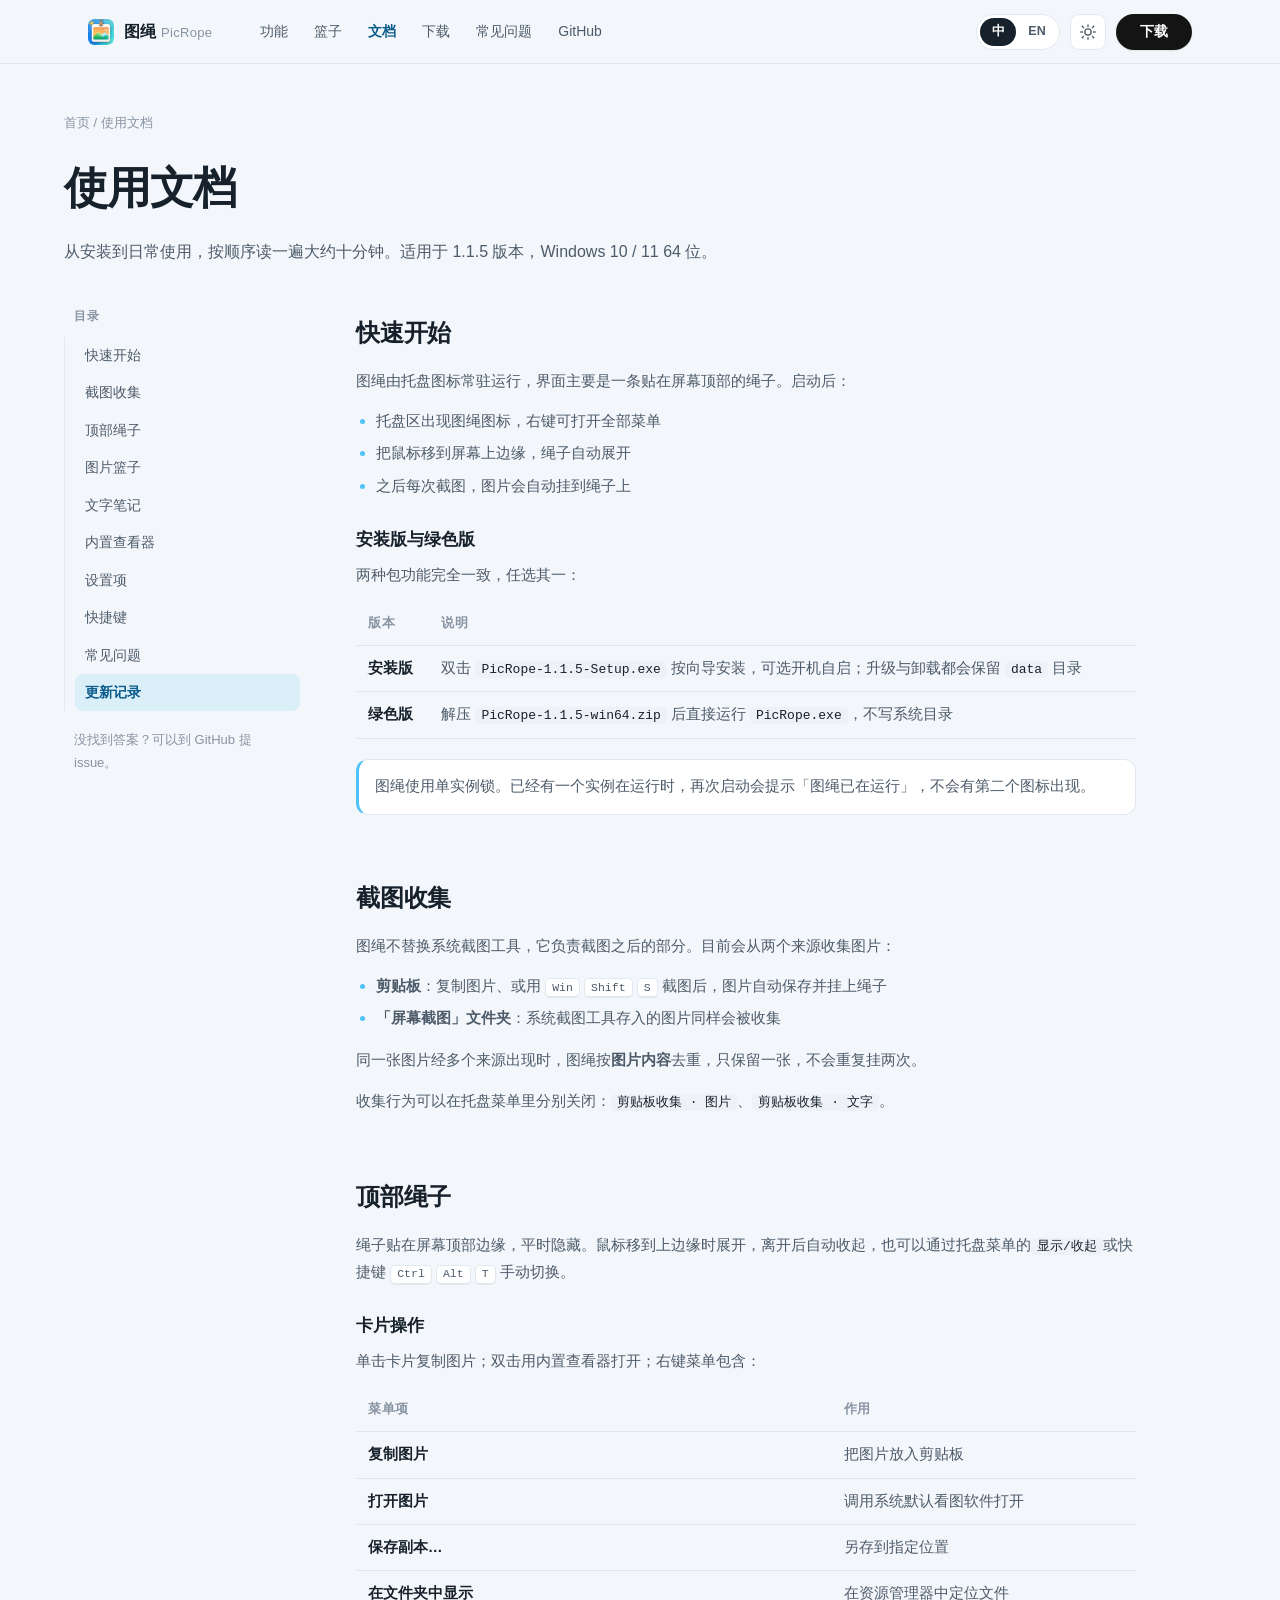
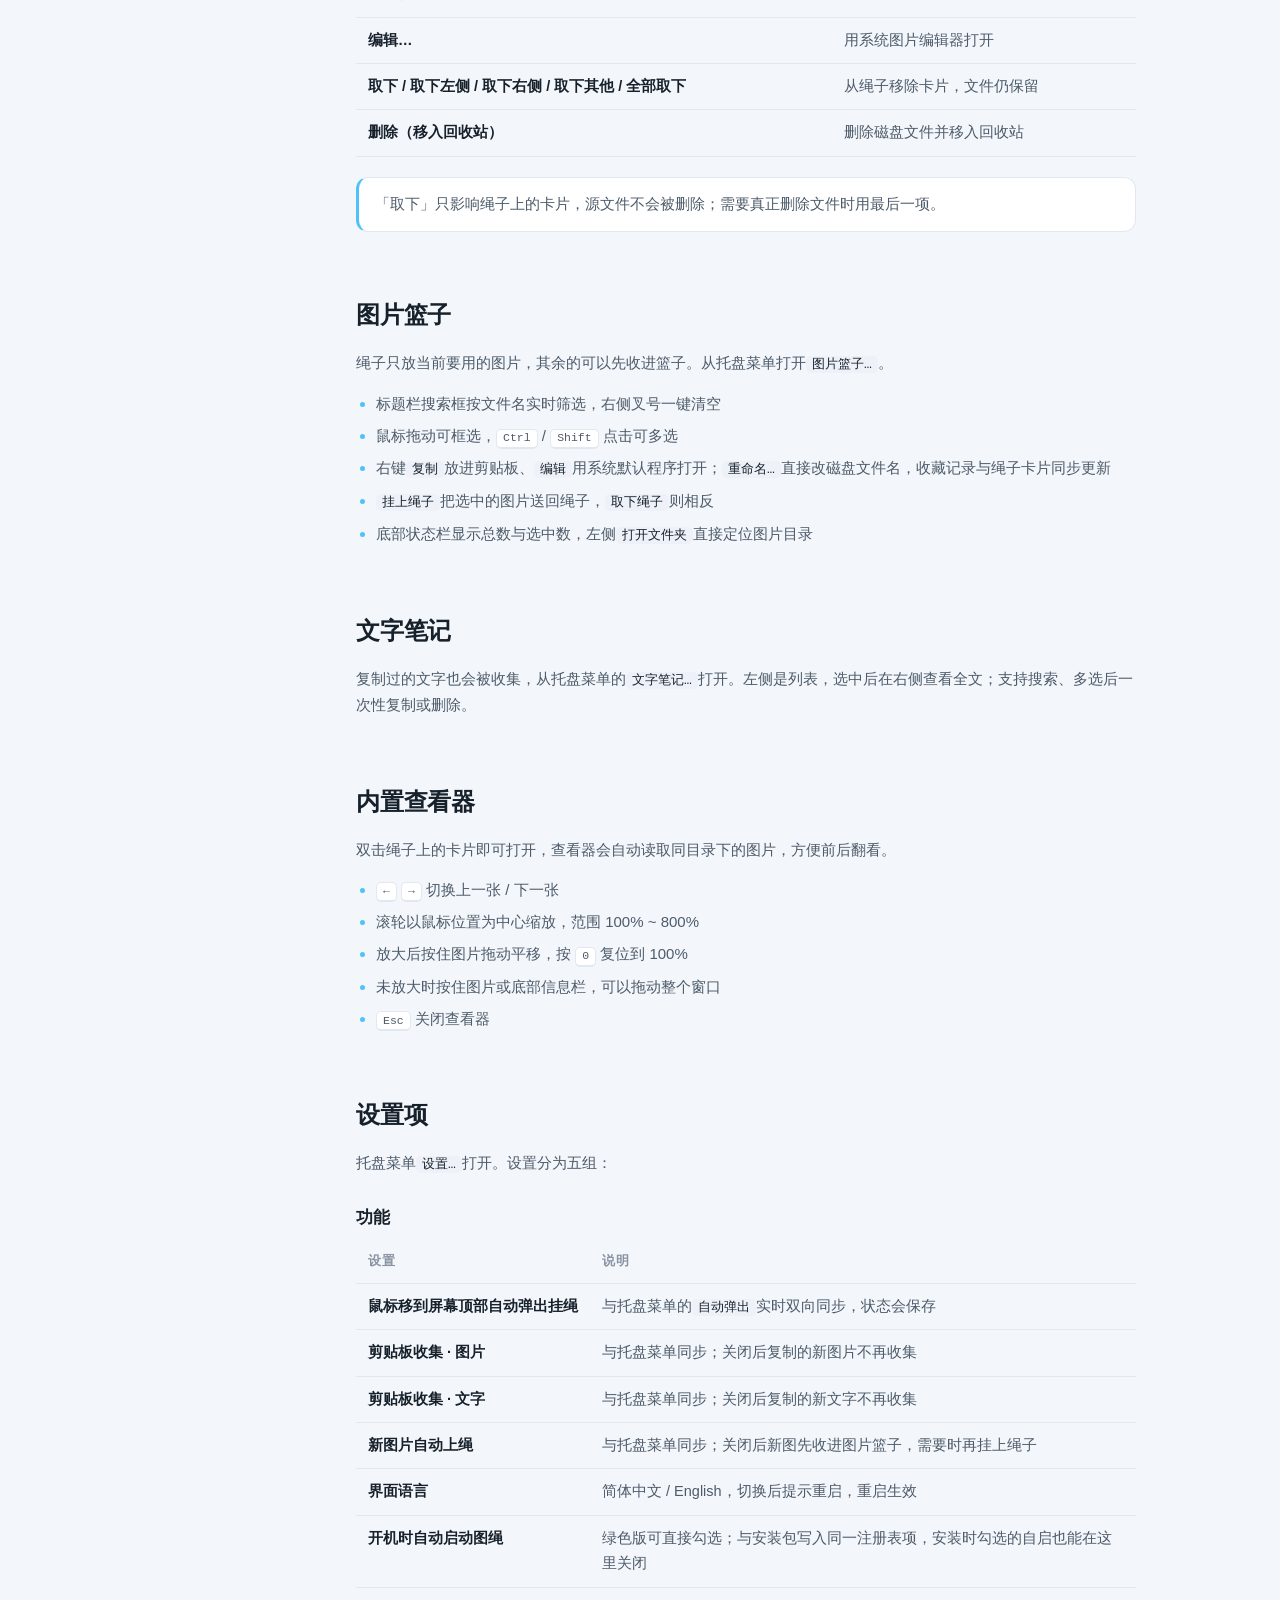
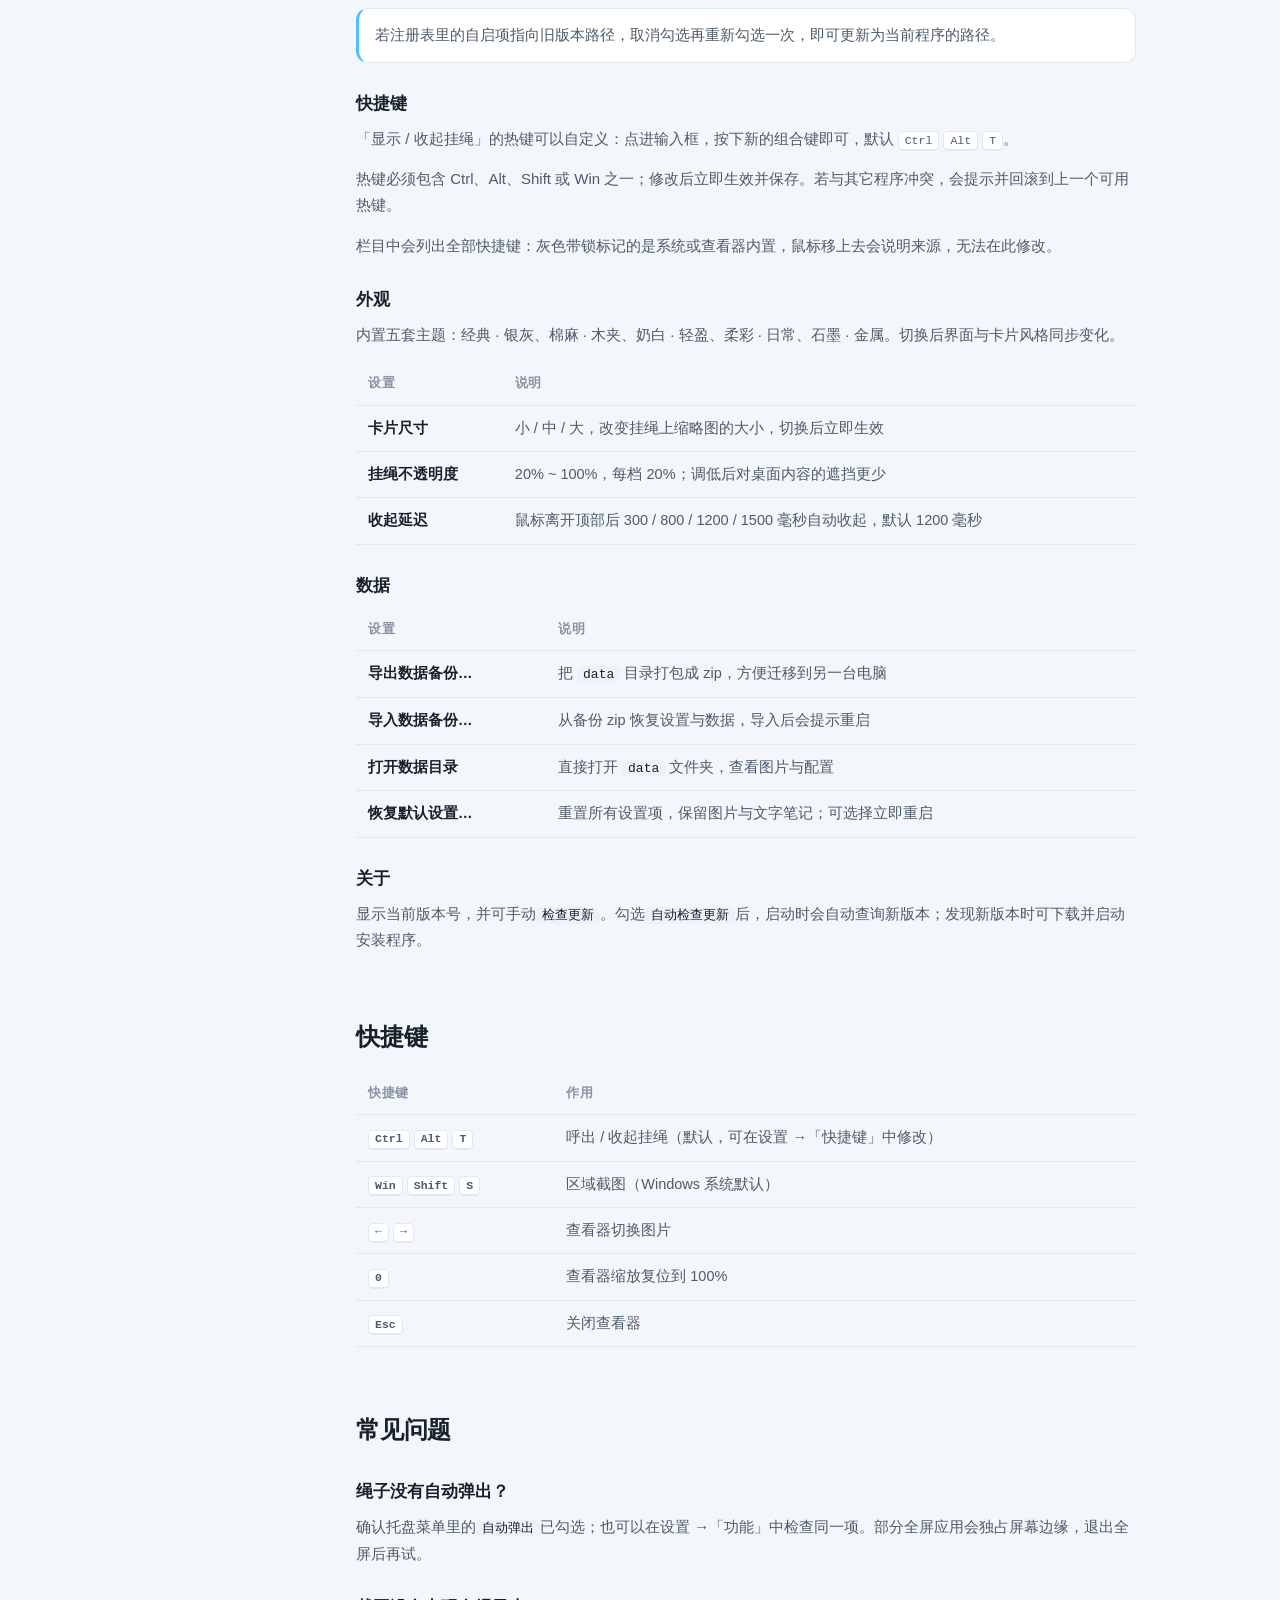
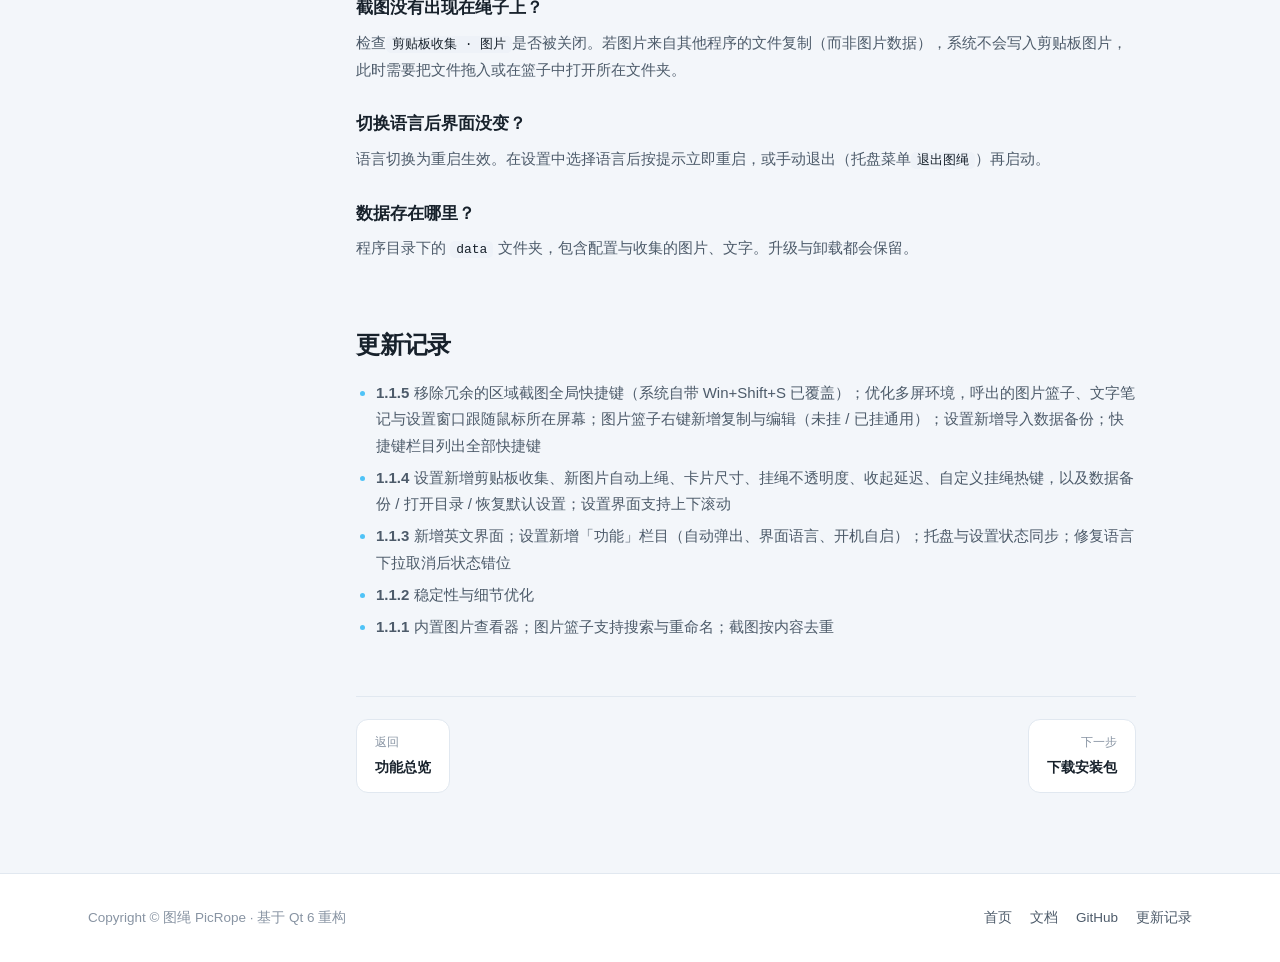
==== commit 11d8fda0: "1.1.5版本更新" ====
--- a/docs/guide.html
+++ b/docs/guide.html
@@ -8,7 +8,7 @@
 <meta name="theme-color" content="#f3f6fa">
 <link rel="icon" href="./app.ico" type="image/x-icon">
 <link rel="apple-touch-icon" href="./app.ico">
-<link rel="stylesheet" href="style.css">
+<link rel="stylesheet" href="style.css?v=1.1.5">
 </head>
 <body>
 
@@ -46,7 +46,7 @@
   <div class="container doc-hero">
     <div class="crumb"><a href="index.html">首页</a> / 使用文档</div>
     <h1>使用文档</h1>
-    <p>从安装到日常使用，按顺序读一遍大约十分钟。适用于 1.1.4 版本，Windows 10 / 11 64 位。</p>
+    <p>从安装到日常使用，按顺序读一遍大约十分钟。适用于 1.1.5 版本，Windows 10 / 11 64 位。</p>
   </div>
 
   <div class="container doc-shell">
@@ -84,8 +84,8 @@
       <table>
         <thead><tr><th>版本</th><th>说明</th></tr></thead>
         <tbody>
-          <tr><td>安装版</td><td>双击 <code>PicRope-1.1.4-Setup.exe</code> 按向导安装，可选开机自启；升级与卸载都会保留 <code>data</code> <span data-i18n="folder">目录</span></td></tr>
-          <tr><td>绿色版</td><td>解压 <code>PicRope-1.1.4-win64.zip</code> 后直接运行 <code>PicRope.exe</code>，不写系统目录</td></tr>
+          <tr><td>安装版</td><td>双击 <code>PicRope-1.1.5-Setup.exe</code> 按向导安装，可选开机自启；升级与卸载都会保留 <code>data</code> <span data-i18n="folder">目录</span></td></tr>
+          <tr><td>绿色版</td><td>解压 <code>PicRope-1.1.5-win64.zip</code> 后直接运行 <code>PicRope.exe</code>，不写系统目录</td></tr>
         </tbody>
       </table>
 
@@ -126,7 +126,7 @@
       <ul>
         <li>标题栏搜索框按文件名实时筛选，右侧叉号一键清空</li>
         <li>鼠标拖动可框选，<span class="kbd">Ctrl</span> / <span class="kbd">Shift</span> 点击可多选</li>
-        <li>右键<code>重命名…</code>直接改磁盘文件名，收藏记录与绳子卡片同步更新</li>
+        <li>右键<code>复制</code>放进剪贴板、<code>编辑</code>用系统默认程序打开；<code>重命名…</code>直接改磁盘文件名，收藏记录与绳子卡片同步更新</li>
         <li><code>挂上绳子</code>把选中的图片送回绳子，<code>取下绳子</code>则相反</li>
         <li>底部状态栏显示总数与选中数，左侧<code>打开文件夹</code>直接定位图片目录</li>
       </ul>
@@ -164,6 +164,7 @@
       <h3>快捷键</h3>
       <p>「显示 / 收起挂绳」的热键可以自定义：点进输入框，按下新的组合键即可，默认 <span class="kbd">Ctrl</span> <span class="kbd">Alt</span> <span class="kbd">T</span>。</p>
       <p>热键必须包含 Ctrl、Alt、Shift 或 Win 之一；修改后立即生效并保存。若与其它程序冲突，会提示并回滚到上一个可用热键。</p>
+      <p>栏目中会列出全部快捷键：灰色带锁标记的是系统或查看器内置，鼠标移上去会说明来源，无法在此修改。</p>
 
       <h3>外观</h3>
       <p>内置五套主题：经典 · 银灰、棉麻 · 木夹、奶白 · 轻盈、柔彩 · 日常、石墨 · 金属。切换后界面与卡片风格同步变化。</p>
@@ -181,6 +182,7 @@
         <thead><tr><th>设置</th><th>说明</th></tr></thead>
         <tbody>
           <tr><td>导出数据备份…</td><td>把 <code>data</code> 目录打包成 zip，方便迁移到另一台电脑</td></tr>
+          <tr><td>导入数据备份…</td><td>从备份 zip 恢复设置与数据，导入后会提示重启</td></tr>
           <tr><td>打开数据目录</td><td>直接打开 <code>data</code> 文件夹，查看图片与配置</td></tr>
           <tr><td>恢复默认设置…</td><td>重置所有设置项，保留图片与文字笔记；可选择立即重启</td></tr>
         </tbody>
@@ -194,6 +196,7 @@
         <thead><tr><th>快捷键</th><th>作用</th></tr></thead>
         <tbody>
           <tr><td><span class="kbd">Ctrl</span> <span class="kbd">Alt</span> <span class="kbd">T</span></td><td>呼出 / 收起挂绳（默认，可在设置 →「快捷键」中修改）</td></tr>
+          <tr><td><span class="kbd">Win</span> <span class="kbd">Shift</span> <span class="kbd">S</span></td><td>区域截图（Windows 系统默认）</td></tr>
           <tr><td><span class="kbd">←</span> <span class="kbd">→</span></td><td>查看器切换图片</td></tr>
           <tr><td><span class="kbd">0</span></td><td>查看器缩放复位到 100%</td></tr>
           <tr><td><span class="kbd">Esc</span></td><td>关闭查看器</td></tr>
@@ -212,6 +215,7 @@
 
       <h2 id="changelog">更新记录</h2>
       <ul>
+        <li><strong>1.1.5</strong> 移除冗余的区域截图全局快捷键（系统自带 Win+Shift+S 已覆盖）；优化多屏环境，呼出的图片篮子、文字笔记与设置窗口跟随鼠标所在屏幕；图片篮子右键新增复制与编辑（未挂 / 已挂通用）；设置新增导入数据备份；快捷键栏目列出全部快捷键</li>
         <li><strong>1.1.4</strong> 设置新增剪贴板收集、新图片自动上绳、卡片尺寸、挂绳不透明度、收起延迟、自定义挂绳热键，以及数据备份 / 打开目录 / 恢复默认设置；设置界面支持上下滚动</li>
         <li><strong>1.1.3</strong> 新增英文界面；设置新增「功能」栏目（自动弹出、界面语言、开机自启）；托盘与设置状态同步；修复语言下拉取消后状态错位</li>
         <li><strong>1.1.2</strong> 稳定性与细节优化</li>
@@ -239,7 +243,7 @@
   </div>
 </footer>
 
-<script src="site.js"></script>
-<script src="i18n.js"></script>
+<script src="site.js?v=1.1.5d"></script>
+<script src="i18n.js?v=1.1.5"></script>
 </body>
 </html>
--- a/docs/style.css
+++ b/docs/style.css
@@ -192,6 +192,8 @@
     radial-gradient(ellipse at 50% -30%,rgba(79,195,247,.14),transparent 62%),
     linear-gradient(180deg,var(--c-surface),var(--c-bg));
   box-shadow:var(--shadow-2);overflow:hidden;
+  display:flex;justify-content:center;align-items:flex-start;gap:16px;
+  padding:40px 24px 0;
 }
 .rope-stage::after{
   content:"鼠标移到屏幕顶部，绳子自动展开";
@@ -207,7 +209,7 @@
 }
 html.dark .rope-line{color:#3a3a3e}
 .shot{
-  position:absolute;top:40px;width:168px;border-radius:10px;overflow:hidden;
+  position:relative;top:0;flex:0 0 auto;width:168px;border-radius:10px;overflow:hidden;
   background:var(--c-surface);border:1px solid var(--c-border);
   box-shadow:0 10px 26px -12px rgba(16,24,40,.35);
   transform-origin:50% 0;transition:transform .35s cubic-bezier(.2,.8,.2,1),box-shadow .35s;
@@ -226,14 +228,14 @@
 .shot-art{height:96px;display:block;width:100%}
 .shot-cap{display:flex;align-items:center;justify-content:space-between;padding:8px 10px;font-size:11px;color:var(--c-text-3)}
 .shot-cap b{font-weight:600;color:var(--c-text-2)}
-.shot:nth-child(2){left:8%;--rot:-2.4deg}
-.shot:nth-child(3){left:27%;--rot:1.6deg}
-.shot:nth-child(4){left:46%;--rot:-1.2deg}
-.shot:nth-child(5){left:65%;--rot:2.2deg}
-.shot:nth-child(6){left:84%;--rot:-1.8deg}
+.shot:nth-child(2){--rot:-2.4deg}
+.shot:nth-child(3){--rot:1.6deg}
+.shot:nth-child(4){--rot:-1.2deg}
+.shot:nth-child(5){--rot:2.2deg}
+.shot:nth-child(6){--rot:-1.8deg}
 @media (max-width:1080px){.shot:nth-child(6){display:none}}
 @media (max-width:900px){.shot:nth-child(5){display:none}.shot{width:150px}}
-@media (max-width:720px){.rope-stage{height:250px}.shot:nth-child(3),.shot:nth-child(4){display:none}.shot:nth-child(2){left:16%}.shot{width:136px}}
+@media (max-width:720px){.rope-stage{height:250px;padding-left:16px;padding-right:16px}.shot:nth-child(3),.shot:nth-child(4){display:none}.shot{width:136px}}
 
 /* ============ 通用区块 ============ */
 section{padding:88px 0;scroll-margin-top:var(--nav-h)}
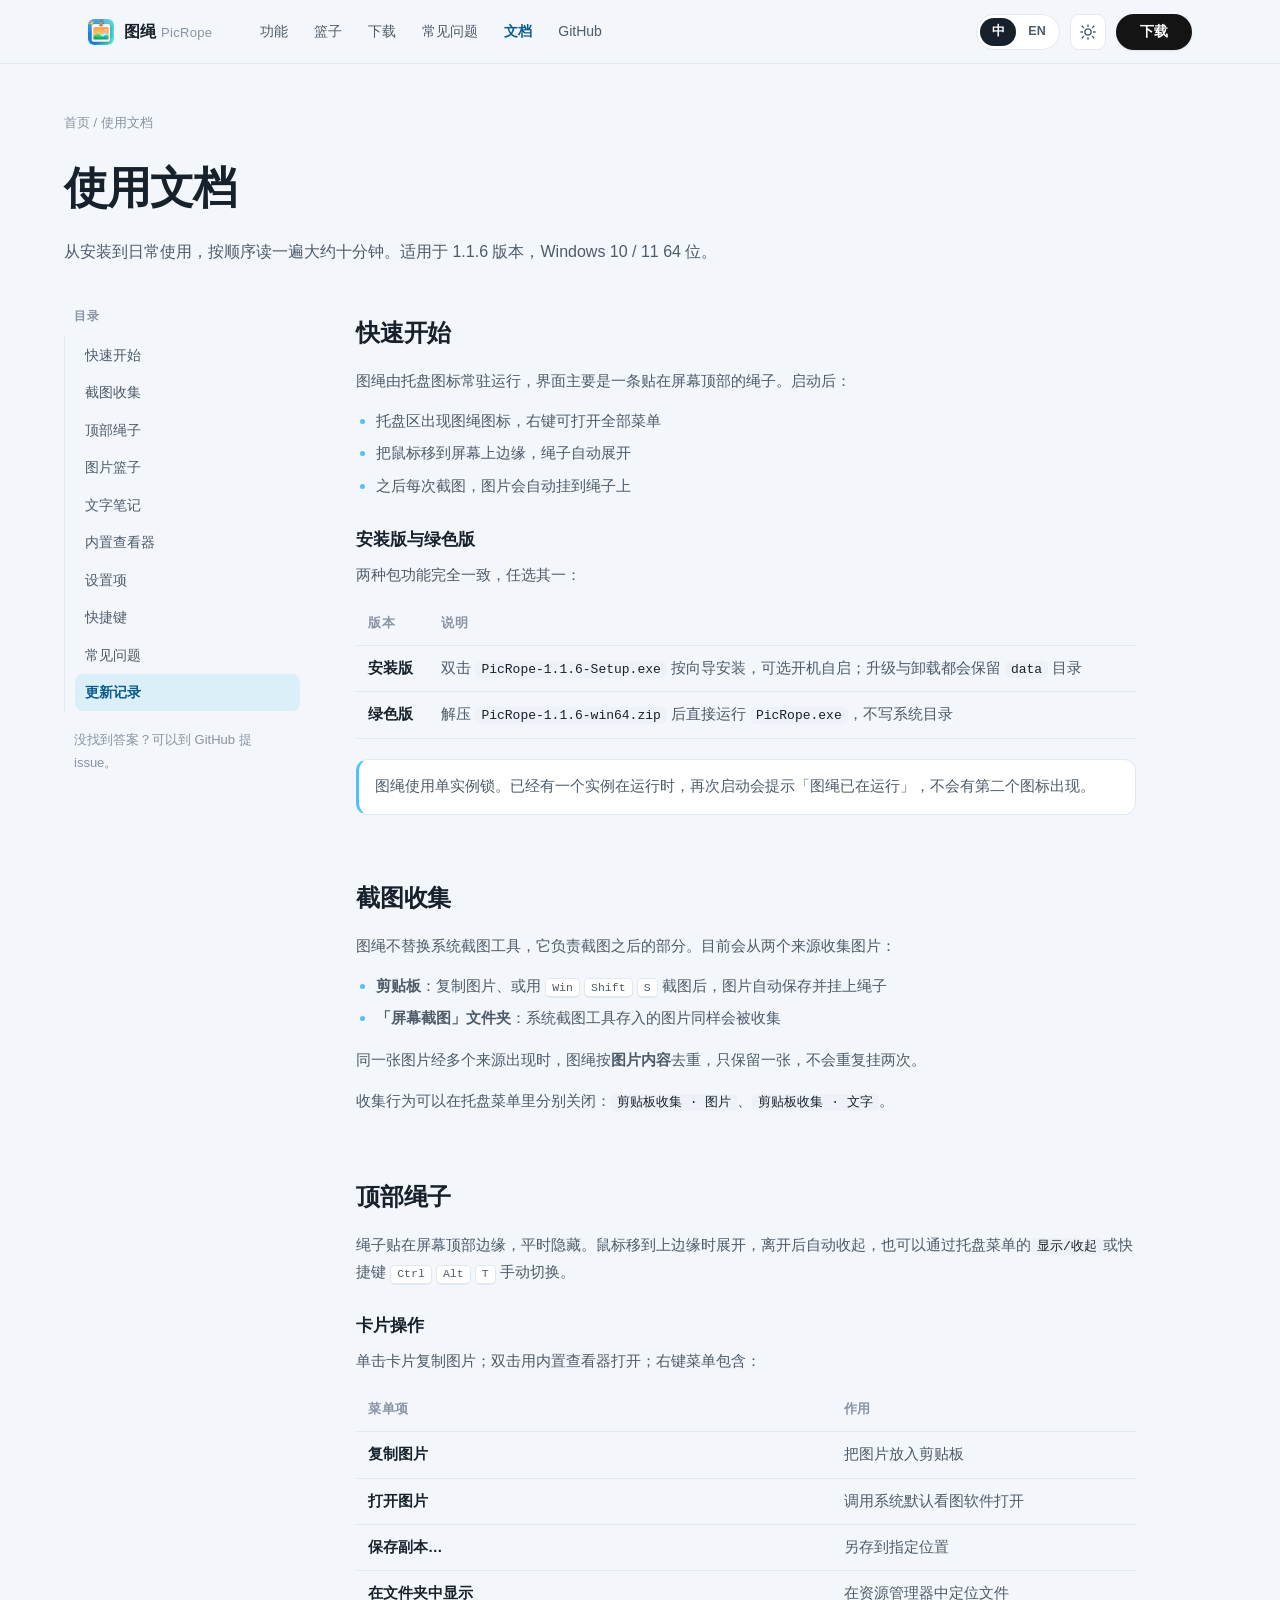
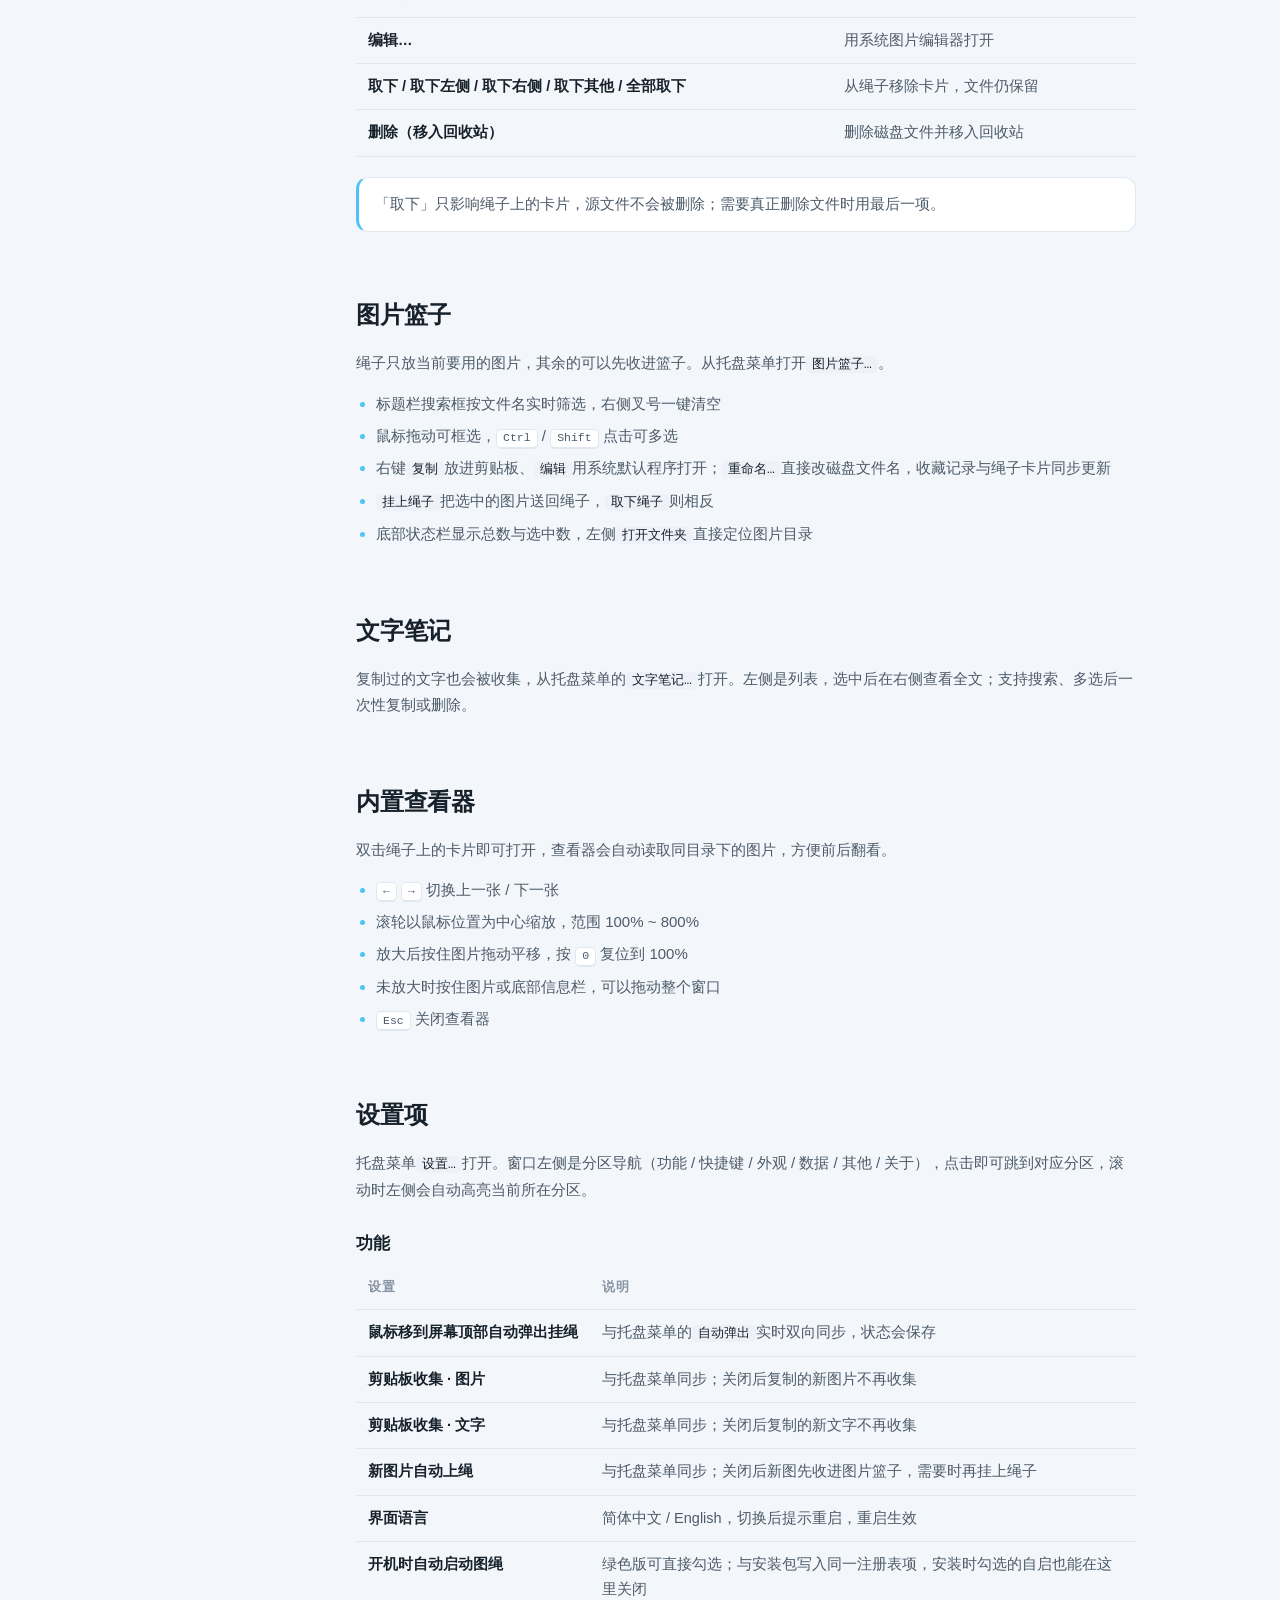
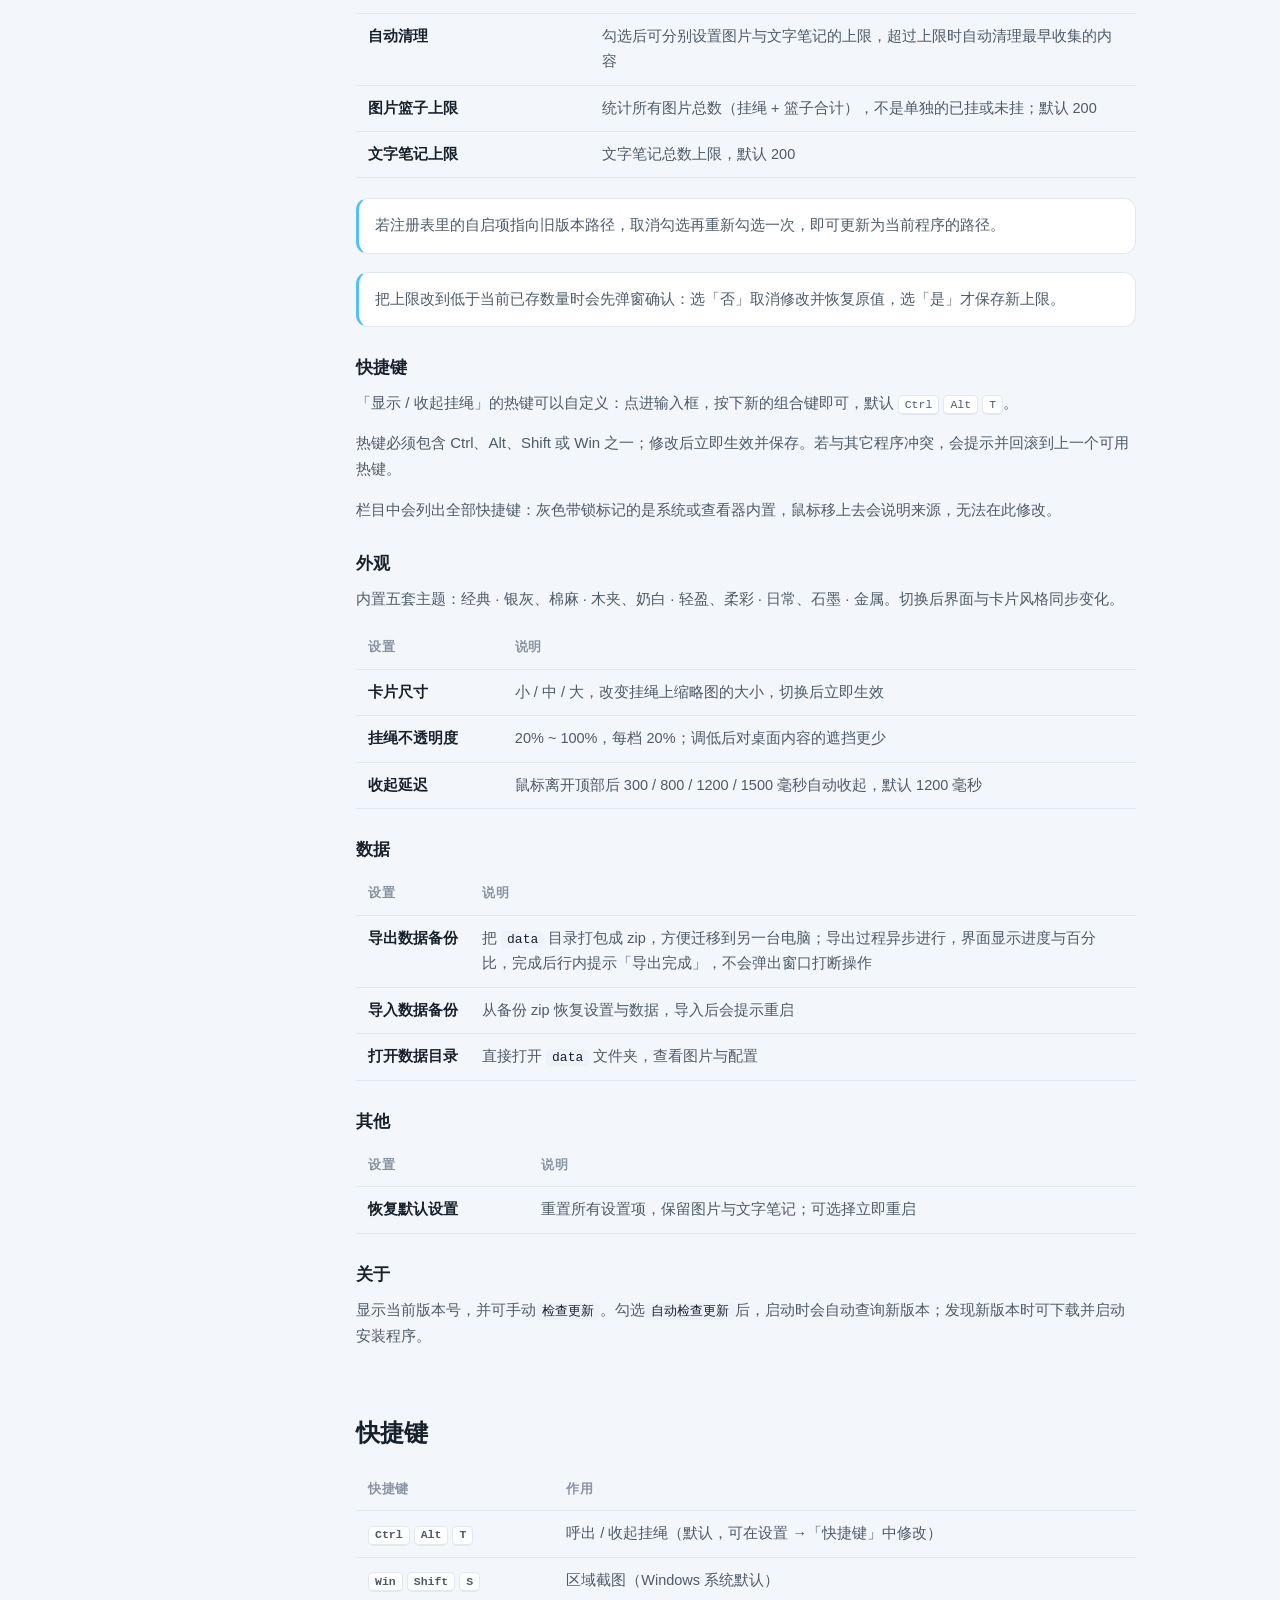
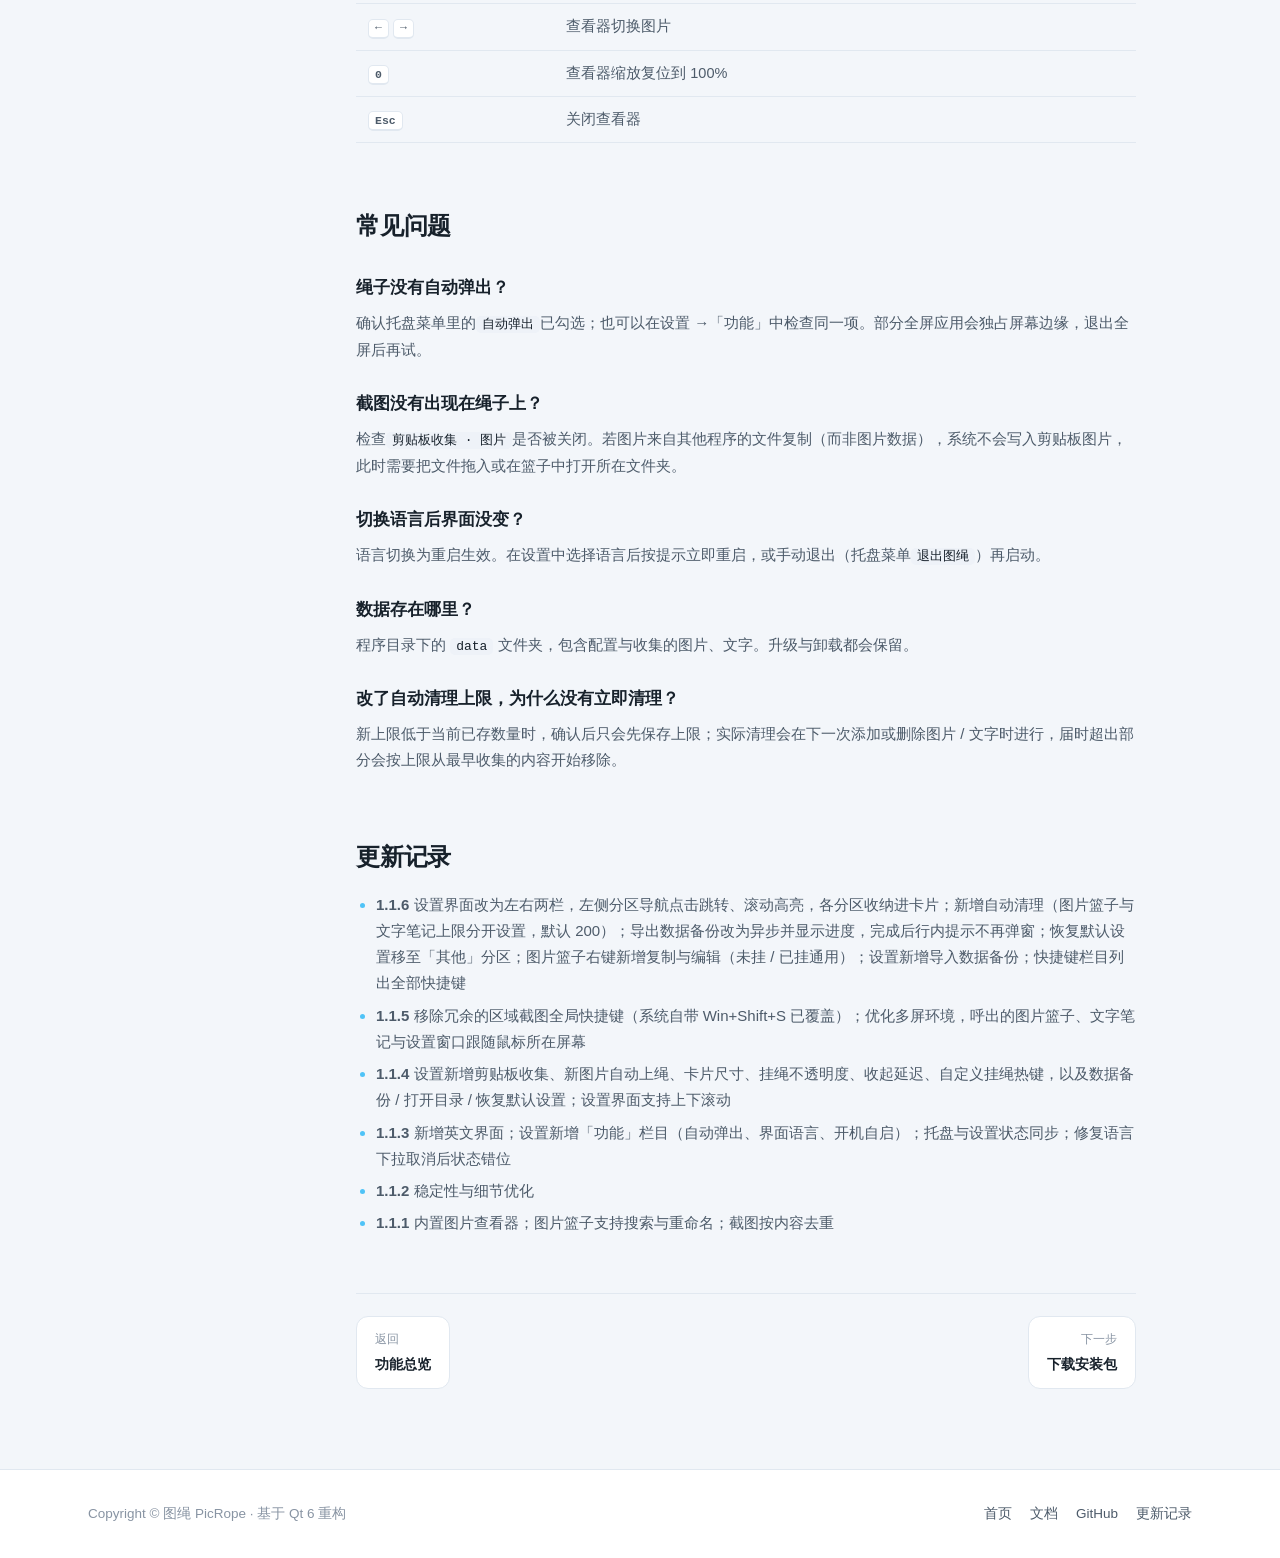
==== commit 697c3da0: "1.1.6版本更新" ====
--- a/docs/guide.html
+++ b/docs/guide.html
@@ -1,4 +1,4 @@
-<!DOCTYPE html>
+﻿<!DOCTYPE html>
 <html lang="zh-CN" dir="ltr">
 <head>
 <meta charset="utf-8">
@@ -8,7 +8,7 @@
 <meta name="theme-color" content="#f3f6fa">
 <link rel="icon" href="./app.ico" type="image/x-icon">
 <link rel="apple-touch-icon" href="./app.ico">
-<link rel="stylesheet" href="style.css?v=1.1.5">
+<link rel="stylesheet" href="style.css?v=1.1.6">
 </head>
 <body>
 
@@ -22,9 +22,9 @@
     <nav class="nav-links">
       <a href="index.html#features">功能</a>
       <a href="index.html#basket">篮子</a>
-      <a href="guide.html" class="active">文档</a>
       <a href="index.html#download">下载</a>
       <a href="index.html#faq">常见问题</a>
+      <a href="guide.html" class="active">文档</a>
       <a href="https://github.com/2058763315/qt_PicRope" target="_blank" rel="noreferrer">GitHub</a>
     </nav>
     <div class="nav-right">
@@ -46,7 +46,7 @@
   <div class="container doc-hero">
     <div class="crumb"><a href="index.html">首页</a> / 使用文档</div>
     <h1>使用文档</h1>
-    <p>从安装到日常使用，按顺序读一遍大约十分钟。适用于 1.1.5 版本，Windows 10 / 11 64 位。</p>
+    <p>从安装到日常使用，按顺序读一遍大约十分钟。适用于 1.1.6 版本，Windows 10 / 11 64 位。</p>
   </div>
 
   <div class="container doc-shell">
@@ -84,8 +84,8 @@
       <table>
         <thead><tr><th>版本</th><th>说明</th></tr></thead>
         <tbody>
-          <tr><td>安装版</td><td>双击 <code>PicRope-1.1.5-Setup.exe</code> 按向导安装，可选开机自启；升级与卸载都会保留 <code>data</code> <span data-i18n="folder">目录</span></td></tr>
-          <tr><td>绿色版</td><td>解压 <code>PicRope-1.1.5-win64.zip</code> 后直接运行 <code>PicRope.exe</code>，不写系统目录</td></tr>
+          <tr><td>安装版</td><td>双击 <code>PicRope-1.1.6-Setup.exe</code> 按向导安装，可选开机自启；升级与卸载都会保留 <code>data</code> <span data-i18n="folder">目录</span></td></tr>
+          <tr><td>绿色版</td><td>解压 <code>PicRope-1.1.6-win64.zip</code> 后直接运行 <code>PicRope.exe</code>，不写系统目录</td></tr>
         </tbody>
       </table>
 
@@ -145,7 +145,7 @@
       </ul>
 
       <h2 id="settings">设置项</h2>
-      <p>托盘菜单<code>设置…</code>打开。设置分为五组：</p>
+      <p>托盘菜单<code>设置…</code>打开。窗口左侧是分区导航（功能 / 快捷键 / 外观 / 数据 / 其他 / 关于），点击即可跳到对应分区，滚动时左侧会自动高亮当前所在分区。</p>
 
       <h3>功能</h3>
       <table>
@@ -157,9 +157,13 @@
           <tr><td>新图片自动上绳</td><td>与托盘菜单同步；关闭后新图先收进图片篮子，需要时再挂上绳子</td></tr>
           <tr><td>界面语言</td><td>简体中文 / English，切换后提示重启，重启生效</td></tr>
           <tr><td>开机时自动启动图绳</td><td>绿色版可直接勾选；与安装包写入同一注册表项，安装时勾选的自启也能在这里关闭</td></tr>
+          <tr><td>自动清理</td><td>勾选后可分别设置图片与文字笔记的上限，超过上限时自动清理最早收集的内容</td></tr>
+          <tr><td>图片篮子上限</td><td>统计所有图片总数（挂绳 + 篮子合计），不是单独的已挂或未挂；默认 200</td></tr>
+          <tr><td>文字笔记上限</td><td>文字笔记总数上限，默认 200</td></tr>
         </tbody>
       </table>
       <div class="callout">若注册表里的自启项指向旧版本路径，取消勾选再重新勾选一次，即可更新为当前程序的路径。</div>
+      <div class="callout">把上限改到低于当前已存数量时会先弹窗确认：选「否」取消修改并恢复原值，选「是」才保存新上限。</div>
 
       <h3>快捷键</h3>
       <p>「显示 / 收起挂绳」的热键可以自定义：点进输入框，按下新的组合键即可，默认 <span class="kbd">Ctrl</span> <span class="kbd">Alt</span> <span class="kbd">T</span>。</p>
@@ -181,10 +185,17 @@
       <table>
         <thead><tr><th>设置</th><th>说明</th></tr></thead>
         <tbody>
-          <tr><td>导出数据备份…</td><td>把 <code>data</code> 目录打包成 zip，方便迁移到另一台电脑</td></tr>
-          <tr><td>导入数据备份…</td><td>从备份 zip 恢复设置与数据，导入后会提示重启</td></tr>
+          <tr><td>导出数据备份</td><td>把 <code>data</code> 目录打包成 zip，方便迁移到另一台电脑；导出过程异步进行，界面显示进度与百分比，完成后行内提示「导出完成」，不会弹出窗口打断操作</td></tr>
+          <tr><td>导入数据备份</td><td>从备份 zip 恢复设置与数据，导入后会提示重启</td></tr>
           <tr><td>打开数据目录</td><td>直接打开 <code>data</code> 文件夹，查看图片与配置</td></tr>
-          <tr><td>恢复默认设置…</td><td>重置所有设置项，保留图片与文字笔记；可选择立即重启</td></tr>
+        </tbody>
+      </table>
+
+      <h3>其他</h3>
+      <table>
+        <thead><tr><th>设置</th><th>说明</th></tr></thead>
+        <tbody>
+          <tr><td>恢复默认设置</td><td>重置所有设置项，保留图片与文字笔记；可选择立即重启</td></tr>
         </tbody>
       </table>
 
@@ -212,10 +223,13 @@
       <p>语言切换为重启生效。在设置中选择语言后按提示立即重启，或手动退出（托盘菜单<code>退出图绳</code>）再启动。</p>
       <h3>数据存在哪里？</h3>
       <p>程序目录下的 <code>data</code> 文件夹，包含配置与收集的图片、文字。升级与卸载都会保留。</p>
+      <h3>改了自动清理上限，为什么没有立即清理？</h3>
+      <p>新上限低于当前已存数量时，确认后只会先保存上限；实际清理会在下一次添加或删除图片 / 文字时进行，届时超出部分会按上限从最早收集的内容开始移除。</p>
 
       <h2 id="changelog">更新记录</h2>
       <ul>
-        <li><strong>1.1.5</strong> 移除冗余的区域截图全局快捷键（系统自带 Win+Shift+S 已覆盖）；优化多屏环境，呼出的图片篮子、文字笔记与设置窗口跟随鼠标所在屏幕；图片篮子右键新增复制与编辑（未挂 / 已挂通用）；设置新增导入数据备份；快捷键栏目列出全部快捷键</li>
+        <li><strong>1.1.6</strong> 设置界面改为左右两栏，左侧分区导航点击跳转、滚动高亮，各分区收纳进卡片；新增自动清理（图片篮子与文字笔记上限分开设置，默认 200）；导出数据备份改为异步并显示进度，完成后行内提示不再弹窗；恢复默认设置移至「其他」分区；图片篮子右键新增复制与编辑（未挂 / 已挂通用）；设置新增导入数据备份；快捷键栏目列出全部快捷键</li>
+        <li><strong>1.1.5</strong> 移除冗余的区域截图全局快捷键（系统自带 Win+Shift+S 已覆盖）；优化多屏环境，呼出的图片篮子、文字笔记与设置窗口跟随鼠标所在屏幕</li>
         <li><strong>1.1.4</strong> 设置新增剪贴板收集、新图片自动上绳、卡片尺寸、挂绳不透明度、收起延迟、自定义挂绳热键，以及数据备份 / 打开目录 / 恢复默认设置；设置界面支持上下滚动</li>
         <li><strong>1.1.3</strong> 新增英文界面；设置新增「功能」栏目（自动弹出、界面语言、开机自启）；托盘与设置状态同步；修复语言下拉取消后状态错位</li>
         <li><strong>1.1.2</strong> 稳定性与细节优化</li>
@@ -238,12 +252,12 @@
       <a href="index.html">首页</a>
       <a href="guide.html">文档</a>
       <a href="https://github.com/2058763315/qt_PicRope" target="_blank" rel="noreferrer">GitHub</a>
-      <a href="index.html#download">更新记录</a>
+      <a href="https://github.com/2058763315/qt_PicRope/releases">更新记录</a>
     </div>
   </div>
 </footer>
 
-<script src="site.js?v=1.1.5d"></script>
-<script src="i18n.js?v=1.1.5"></script>
+<script src="site.js?v=1.1.6d"></script>
+<script src="i18n.js?v=1.1.6d"></script>
 </body>
 </html>
--- a/docs/style.css
+++ b/docs/style.css
@@ -29,9 +29,9 @@
   --font-mono:"SFMono-Regular",Consolas,"Liberation Mono",Menlo,monospace;
 }
 html.dark{
-  --c-bg:#07090b;
-  --c-bg-alt:#0e1114;
-  --c-surface:#10151a;
+  --c-bg:#191919;
+  --c-bg-alt:#202020;
+  --c-surface:#242424;
   --c-border:#232c35;
   --c-text-1:#f2f6fa;
   --c-text-2:#aebbc8;
@@ -41,7 +41,7 @@
   --c-brand-3:#4fc3f7;
   --c-brand-soft:rgba(79,195,247,.16);
   --c-accent:#e0a45c;
-  --c-code-bg:#151b21;
+  --c-code-bg:#2a2a2a;
   --c-btn-bg:#f5f7fb;
   --c-btn-bg-hover:#ffffff;
   --c-btn-fg:#0b0b0d;
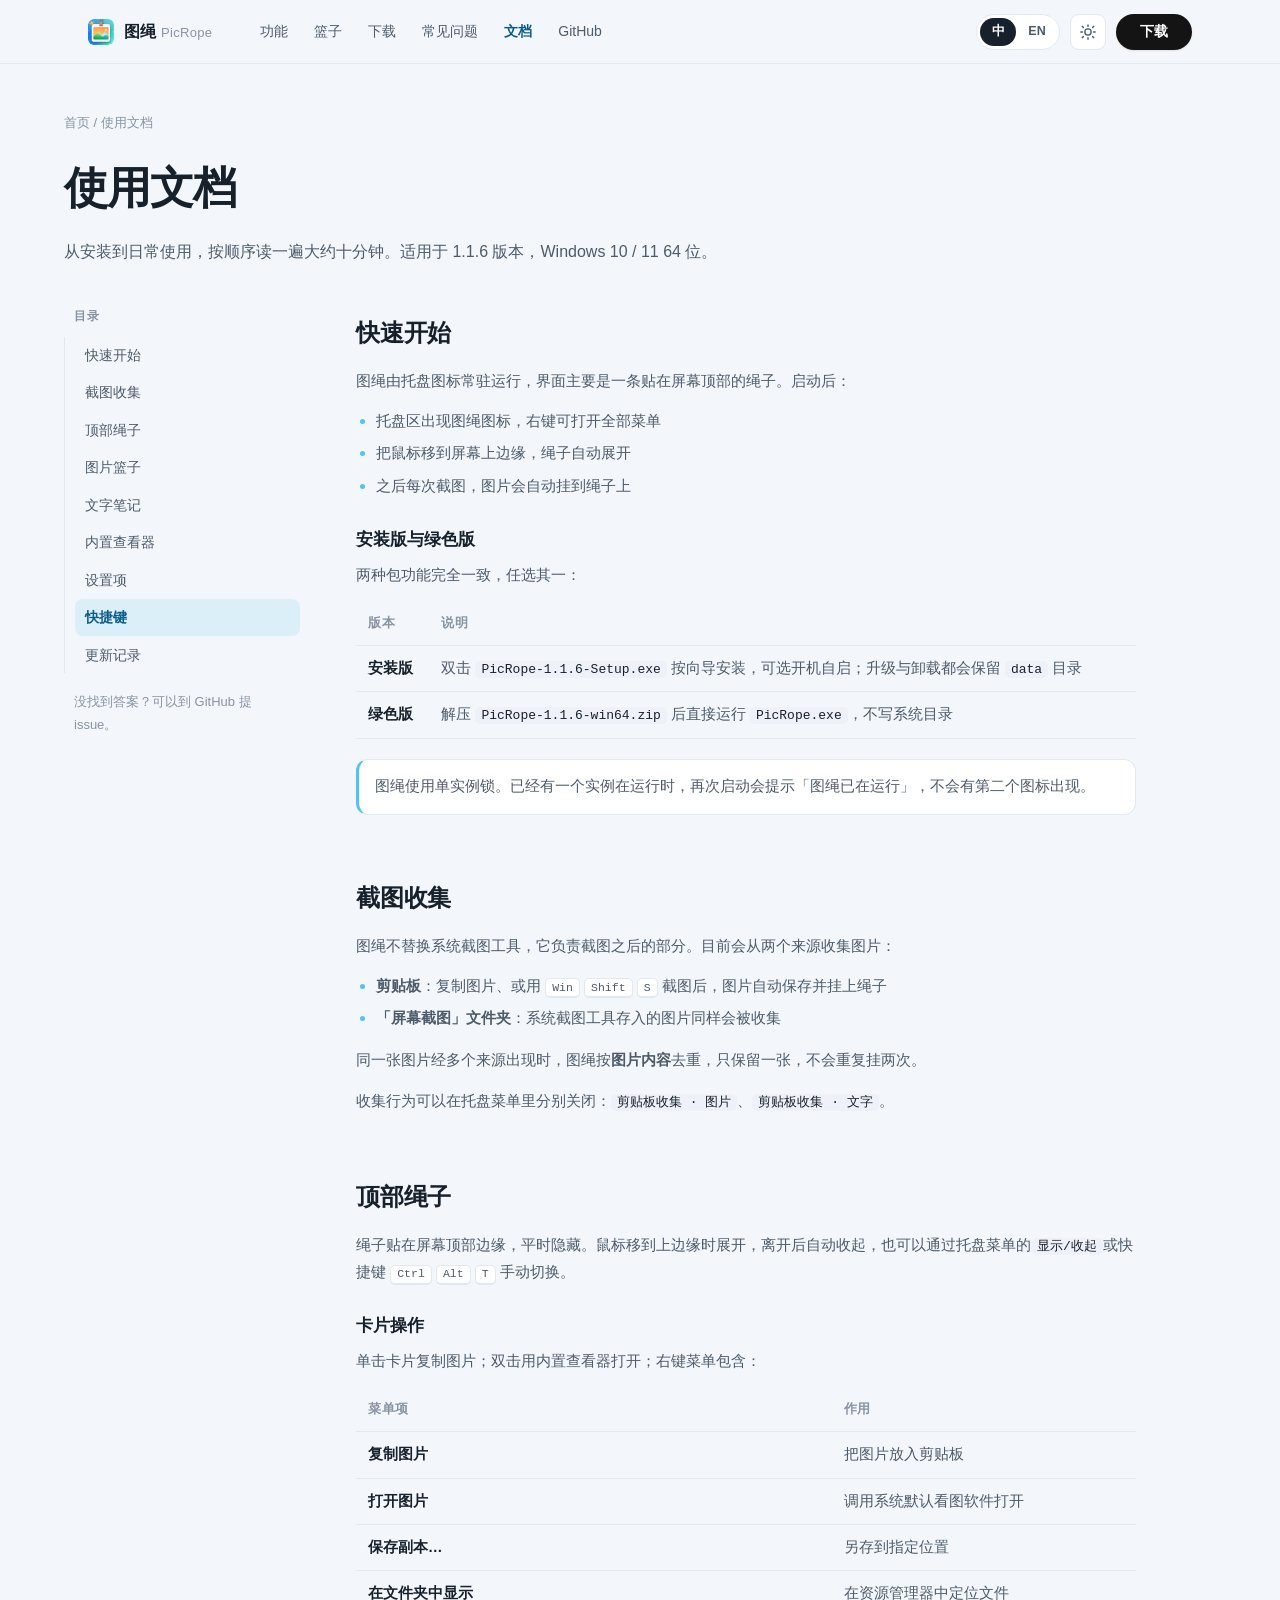
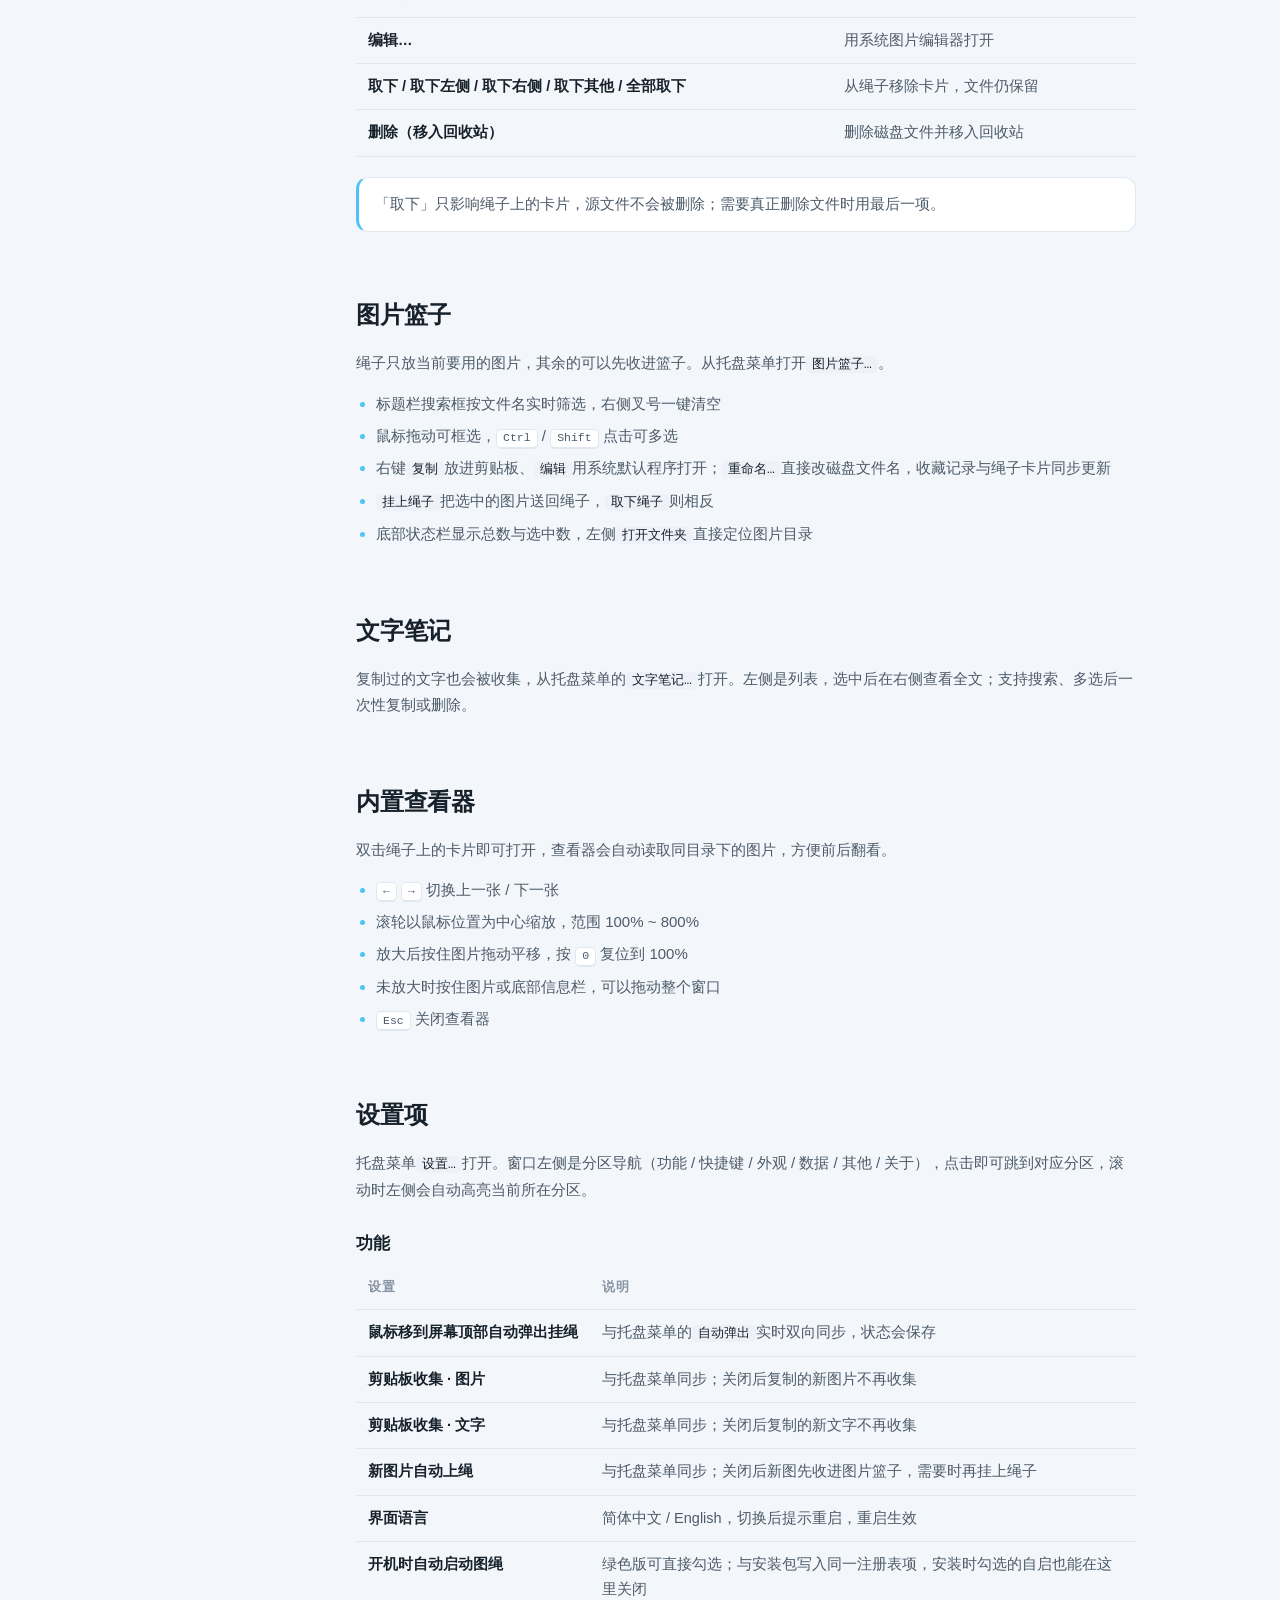
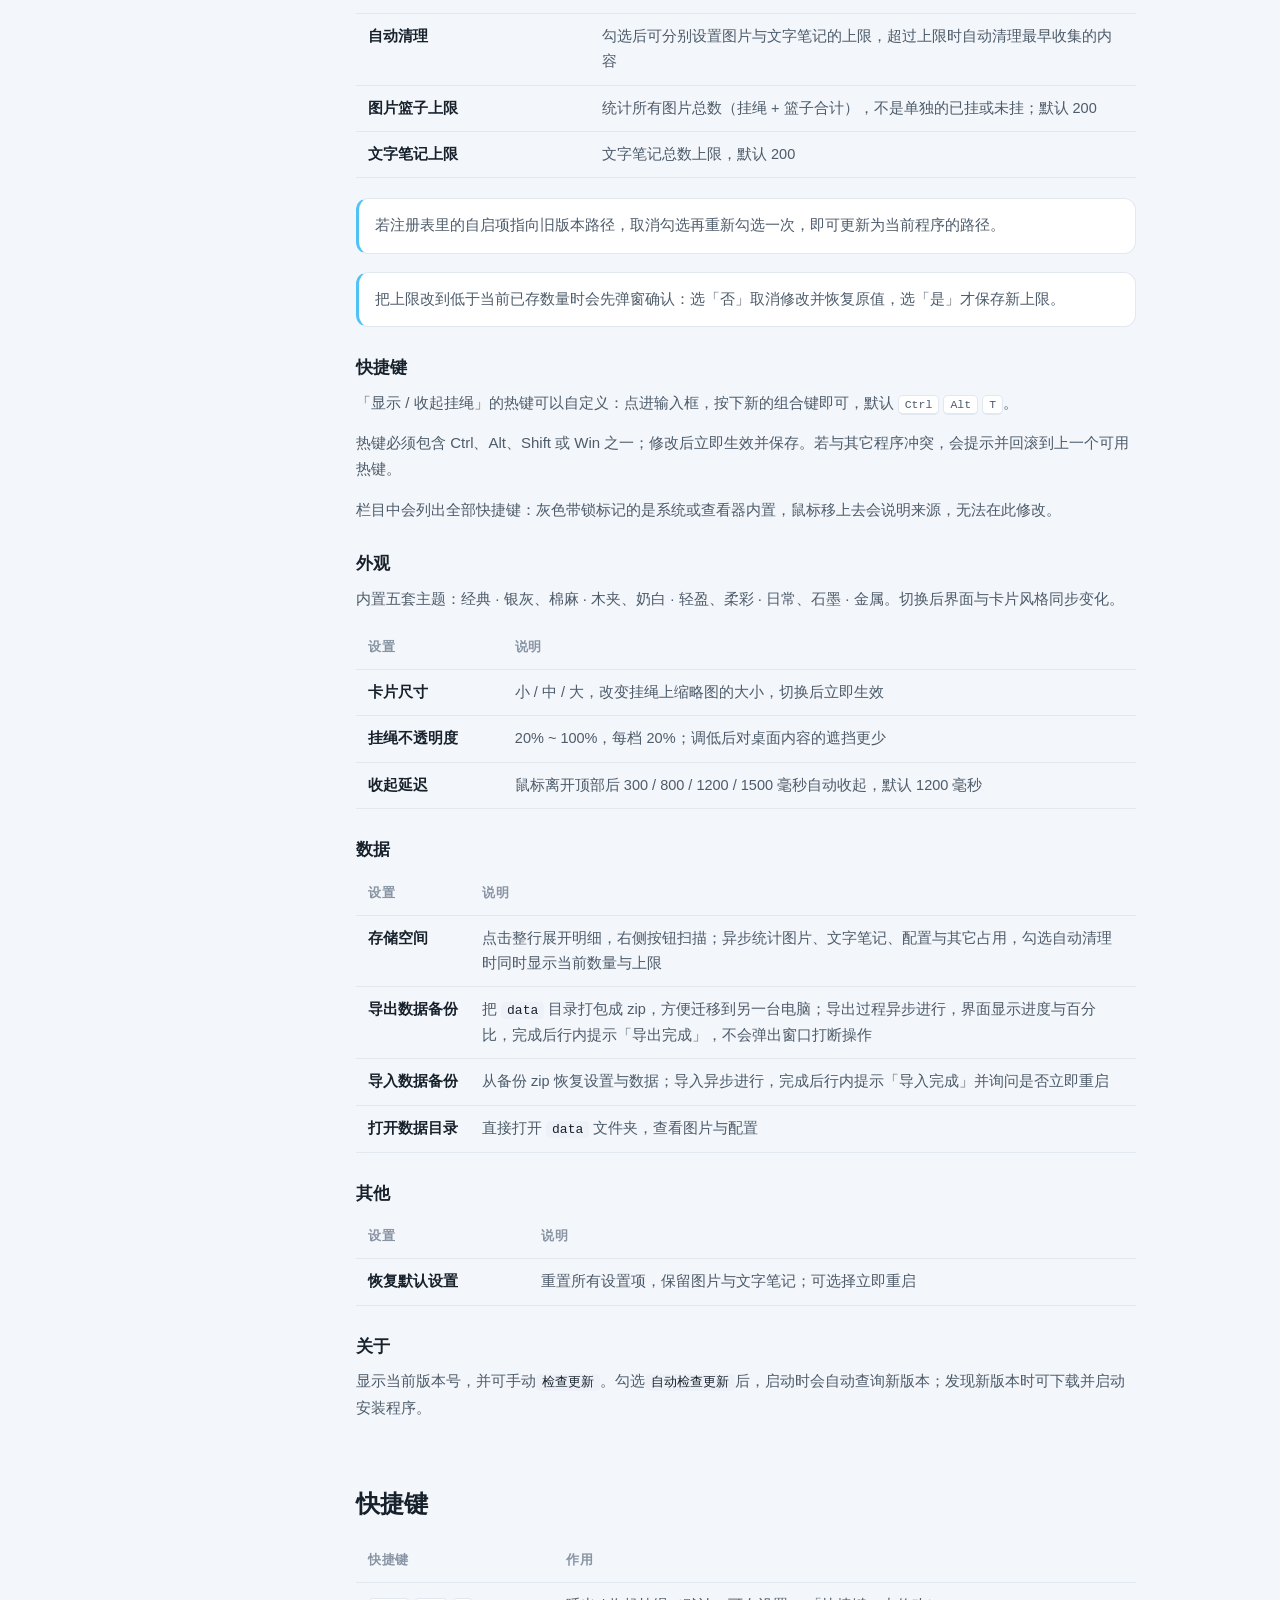
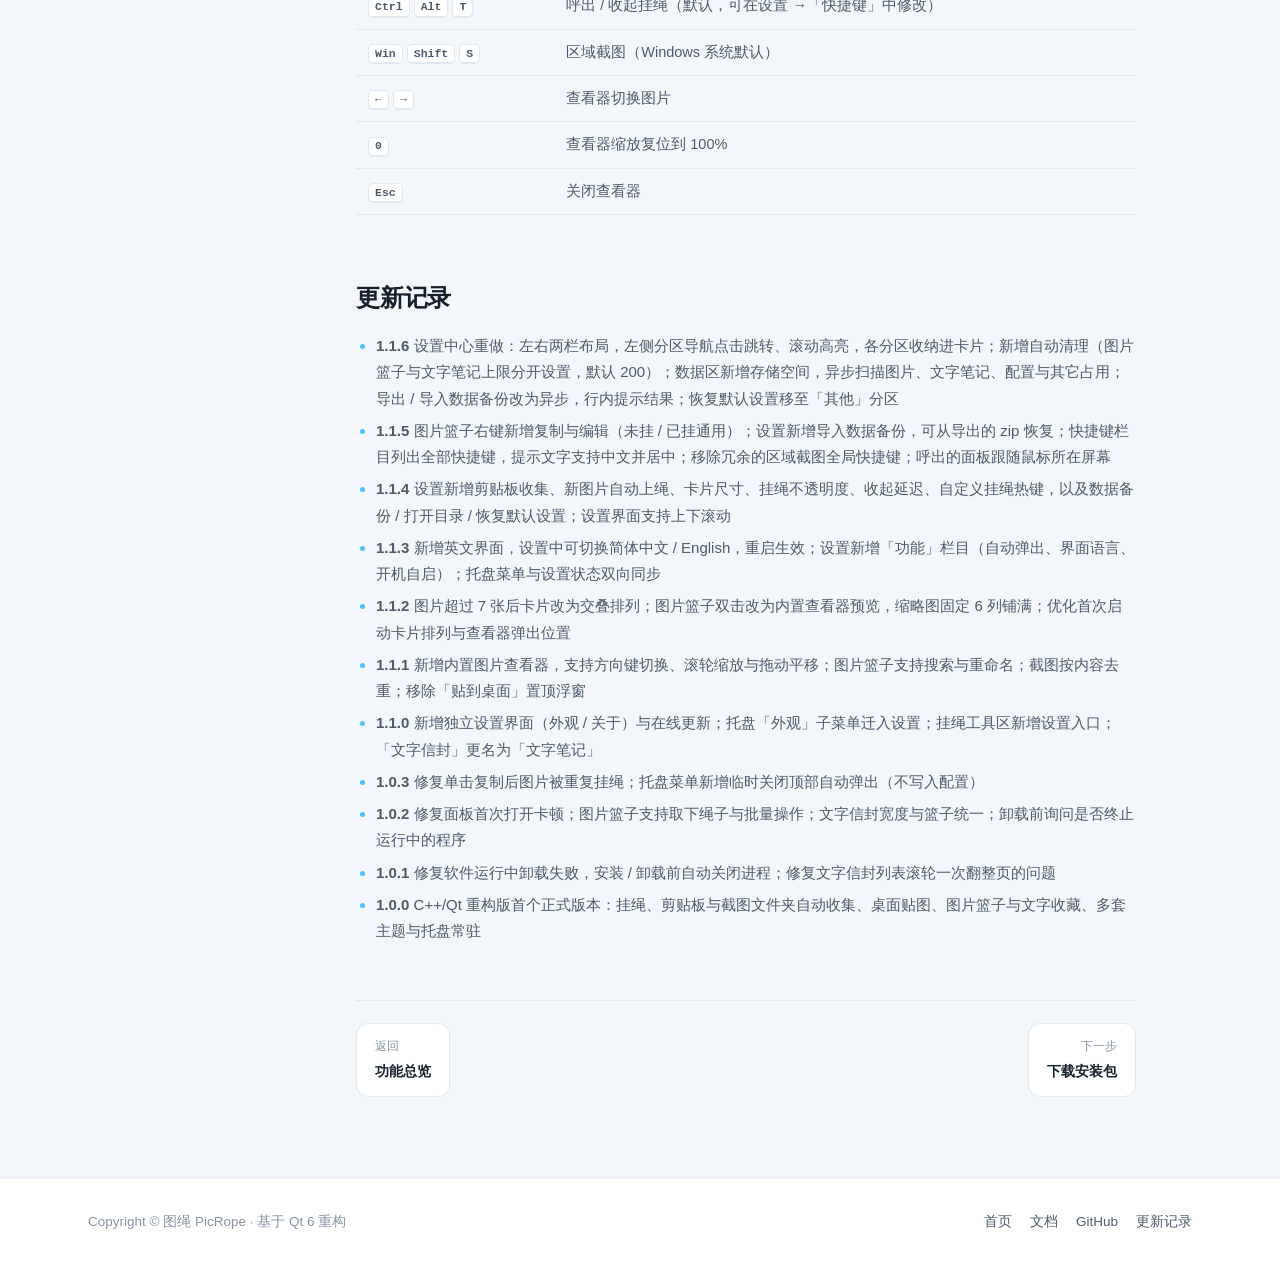
==== commit 14e0f824: "1.1.6版本更新" ====
--- a/docs/guide.html
+++ b/docs/guide.html
@@ -62,7 +62,6 @@
         <a href="#viewer">内置查看器</a>
         <a href="#settings">设置项</a>
         <a href="#shortcuts">快捷键</a>
-        <a href="#trouble">常见问题</a>
         <a href="#changelog">更新记录</a>
       </nav>
       <p class="side-foot">没找到答案？可以到 GitHub 提 issue。</p>
@@ -185,8 +184,9 @@
       <table>
         <thead><tr><th>设置</th><th>说明</th></tr></thead>
         <tbody>
+          <tr><td>存储空间</td><td>点击整行展开明细，右侧按钮扫描；异步统计图片、文字笔记、配置与其它占用，勾选自动清理时同时显示当前数量与上限</td></tr>
           <tr><td>导出数据备份</td><td>把 <code>data</code> 目录打包成 zip，方便迁移到另一台电脑；导出过程异步进行，界面显示进度与百分比，完成后行内提示「导出完成」，不会弹出窗口打断操作</td></tr>
-          <tr><td>导入数据备份</td><td>从备份 zip 恢复设置与数据，导入后会提示重启</td></tr>
+          <tr><td>导入数据备份</td><td>从备份 zip 恢复设置与数据；导入异步进行，完成后行内提示「导入完成」并询问是否立即重启</td></tr>
           <tr><td>打开数据目录</td><td>直接打开 <code>data</code> 文件夹，查看图片与配置</td></tr>
         </tbody>
       </table>
@@ -214,26 +214,19 @@
         </tbody>
       </table>
 
-      <h2 id="trouble">常见问题</h2>
-      <h3>绳子没有自动弹出？</h3>
-      <p>确认托盘菜单里的<code>自动弹出</code>已勾选；也可以在设置 →「功能」中检查同一项。部分全屏应用会独占屏幕边缘，退出全屏后再试。</p>
-      <h3>截图没有出现在绳子上？</h3>
-      <p>检查<code>剪贴板收集 · 图片</code>是否被关闭。若图片来自其他程序的文件复制（而非图片数据），系统不会写入剪贴板图片，此时需要把文件拖入或在篮子中打开所在文件夹。</p>
-      <h3>切换语言后界面没变？</h3>
-      <p>语言切换为重启生效。在设置中选择语言后按提示立即重启，或手动退出（托盘菜单<code>退出图绳</code>）再启动。</p>
-      <h3>数据存在哪里？</h3>
-      <p>程序目录下的 <code>data</code> 文件夹，包含配置与收集的图片、文字。升级与卸载都会保留。</p>
-      <h3>改了自动清理上限，为什么没有立即清理？</h3>
-      <p>新上限低于当前已存数量时，确认后只会先保存上限；实际清理会在下一次添加或删除图片 / 文字时进行，届时超出部分会按上限从最早收集的内容开始移除。</p>
-
       <h2 id="changelog">更新记录</h2>
       <ul>
-        <li><strong>1.1.6</strong> 设置界面改为左右两栏，左侧分区导航点击跳转、滚动高亮，各分区收纳进卡片；新增自动清理（图片篮子与文字笔记上限分开设置，默认 200）；导出数据备份改为异步并显示进度，完成后行内提示不再弹窗；恢复默认设置移至「其他」分区；图片篮子右键新增复制与编辑（未挂 / 已挂通用）；设置新增导入数据备份；快捷键栏目列出全部快捷键</li>
-        <li><strong>1.1.5</strong> 移除冗余的区域截图全局快捷键（系统自带 Win+Shift+S 已覆盖）；优化多屏环境，呼出的图片篮子、文字笔记与设置窗口跟随鼠标所在屏幕</li>
+        <li><strong>1.1.6</strong> 设置中心重做：左右两栏布局，左侧分区导航点击跳转、滚动高亮，各分区收纳进卡片；新增自动清理（图片篮子与文字笔记上限分开设置，默认 200）；数据区新增存储空间，异步扫描图片、文字笔记、配置与其它占用；导出 / 导入数据备份改为异步，行内提示结果；恢复默认设置移至「其他」分区</li>
+        <li><strong>1.1.5</strong> 图片篮子右键新增复制与编辑（未挂 / 已挂通用）；设置新增导入数据备份，可从导出的 zip 恢复；快捷键栏目列出全部快捷键，提示文字支持中文并居中；移除冗余的区域截图全局快捷键；呼出的面板跟随鼠标所在屏幕</li>
         <li><strong>1.1.4</strong> 设置新增剪贴板收集、新图片自动上绳、卡片尺寸、挂绳不透明度、收起延迟、自定义挂绳热键，以及数据备份 / 打开目录 / 恢复默认设置；设置界面支持上下滚动</li>
-        <li><strong>1.1.3</strong> 新增英文界面；设置新增「功能」栏目（自动弹出、界面语言、开机自启）；托盘与设置状态同步；修复语言下拉取消后状态错位</li>
-        <li><strong>1.1.2</strong> 稳定性与细节优化</li>
-        <li><strong>1.1.1</strong> 内置图片查看器；图片篮子支持搜索与重命名；截图按内容去重</li>
+        <li><strong>1.1.3</strong> 新增英文界面，设置中可切换简体中文 / English，重启生效；设置新增「功能」栏目（自动弹出、界面语言、开机自启）；托盘菜单与设置状态双向同步</li>
+        <li><strong>1.1.2</strong> 图片超过 7 张后卡片改为交叠排列；图片篮子双击改为内置查看器预览，缩略图固定 6 列铺满；优化首次启动卡片排列与查看器弹出位置</li>
+        <li><strong>1.1.1</strong> 新增内置图片查看器，支持方向键切换、滚轮缩放与拖动平移；图片篮子支持搜索与重命名；截图按内容去重；移除「贴到桌面」置顶浮窗</li>
+        <li><strong>1.1.0</strong> 新增独立设置界面（外观 / 关于）与在线更新；托盘「外观」子菜单迁入设置；挂绳工具区新增设置入口；「文字信封」更名为「文字笔记」</li>
+        <li><strong>1.0.3</strong> 修复单击复制后图片被重复挂绳；托盘菜单新增临时关闭顶部自动弹出（不写入配置）</li>
+        <li><strong>1.0.2</strong> 修复面板首次打开卡顿；图片篮子支持取下绳子与批量操作；文字信封宽度与篮子统一；卸载前询问是否终止运行中的程序</li>
+        <li><strong>1.0.1</strong> 修复软件运行中卸载失败，安装 / 卸载前自动关闭进程；修复文字信封列表滚轮一次翻整页的问题</li>
+        <li><strong>1.0.0</strong> C++/Qt 重构版首个正式版本：挂绳、剪贴板与截图文件夹自动收集、桌面贴图、图片篮子与文字收藏、多套主题与托盘常驻</li>
       </ul>
 
       <div class="doc-pager">
@@ -258,6 +251,6 @@
 </footer>
 
 <script src="site.js?v=1.1.6d"></script>
-<script src="i18n.js?v=1.1.6d"></script>
+<script src="i18n.js?v=1.1.6h"></script>
 </body>
 </html>
